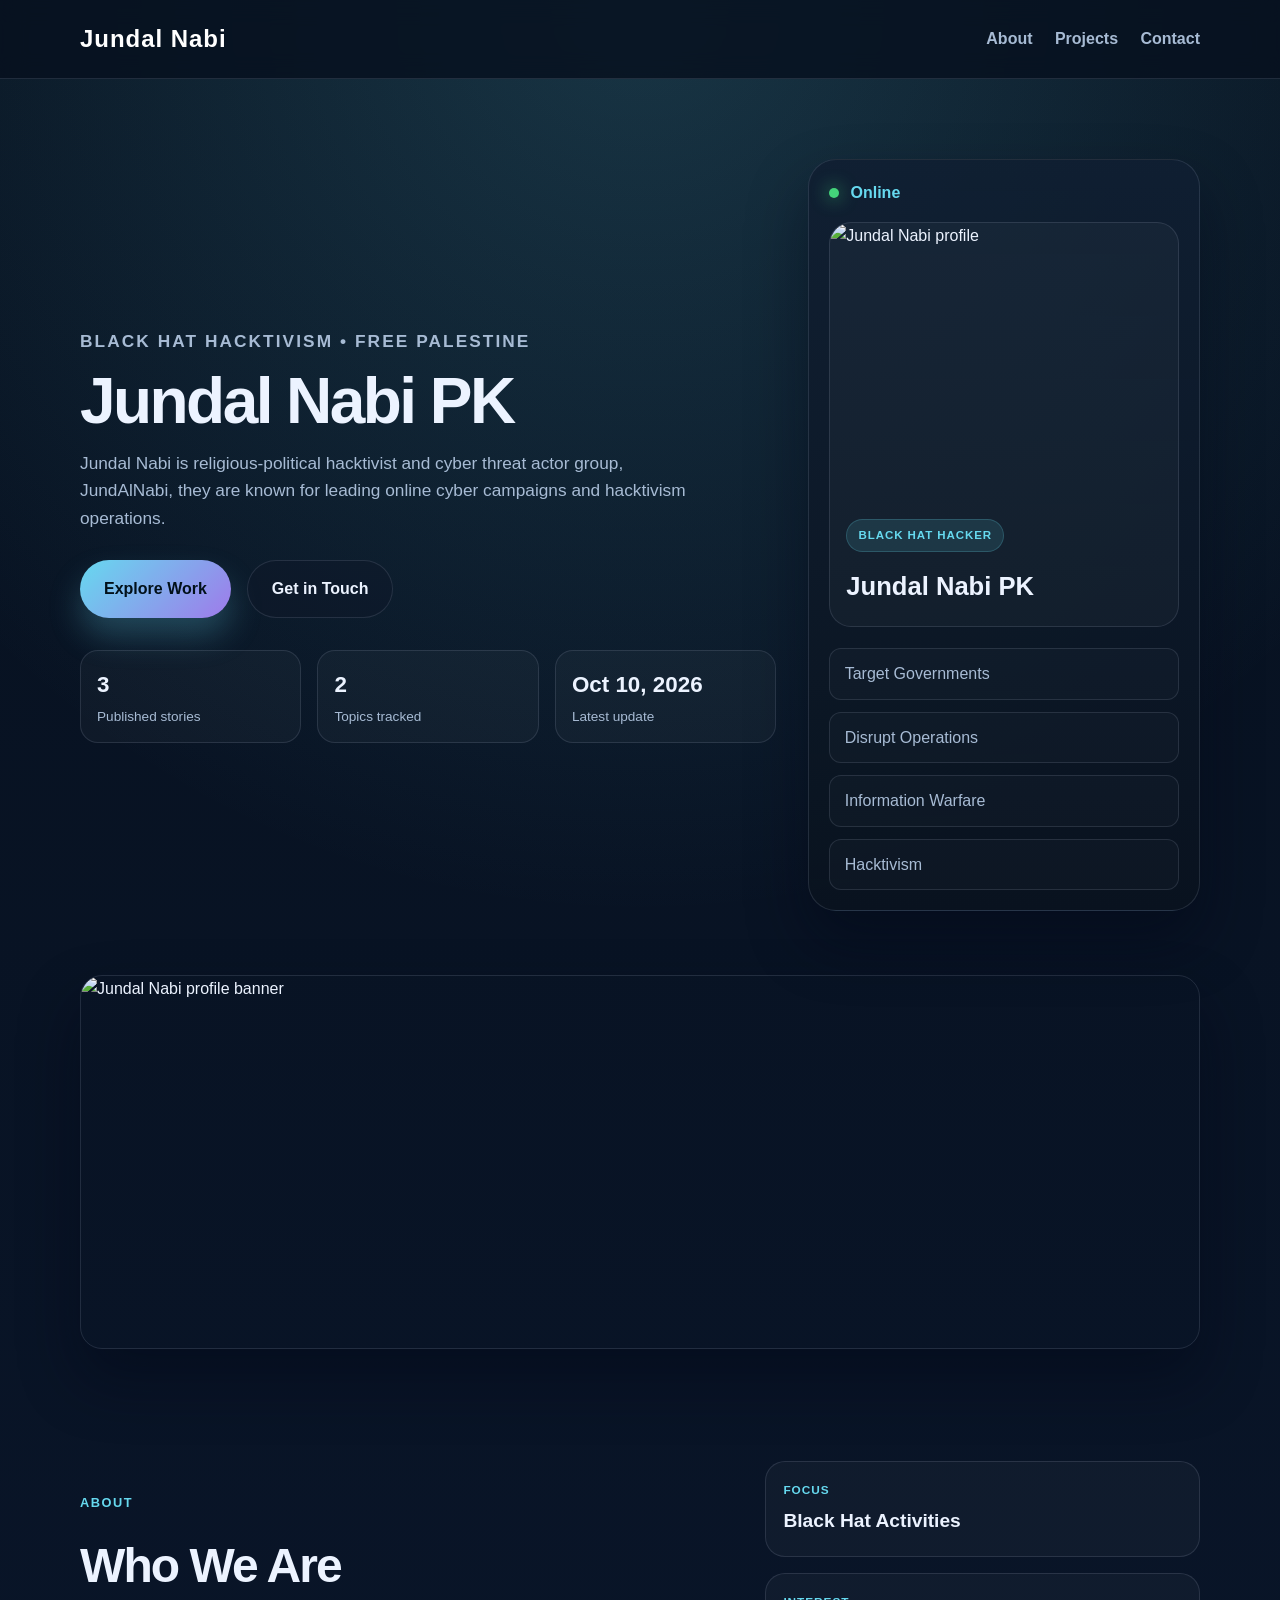
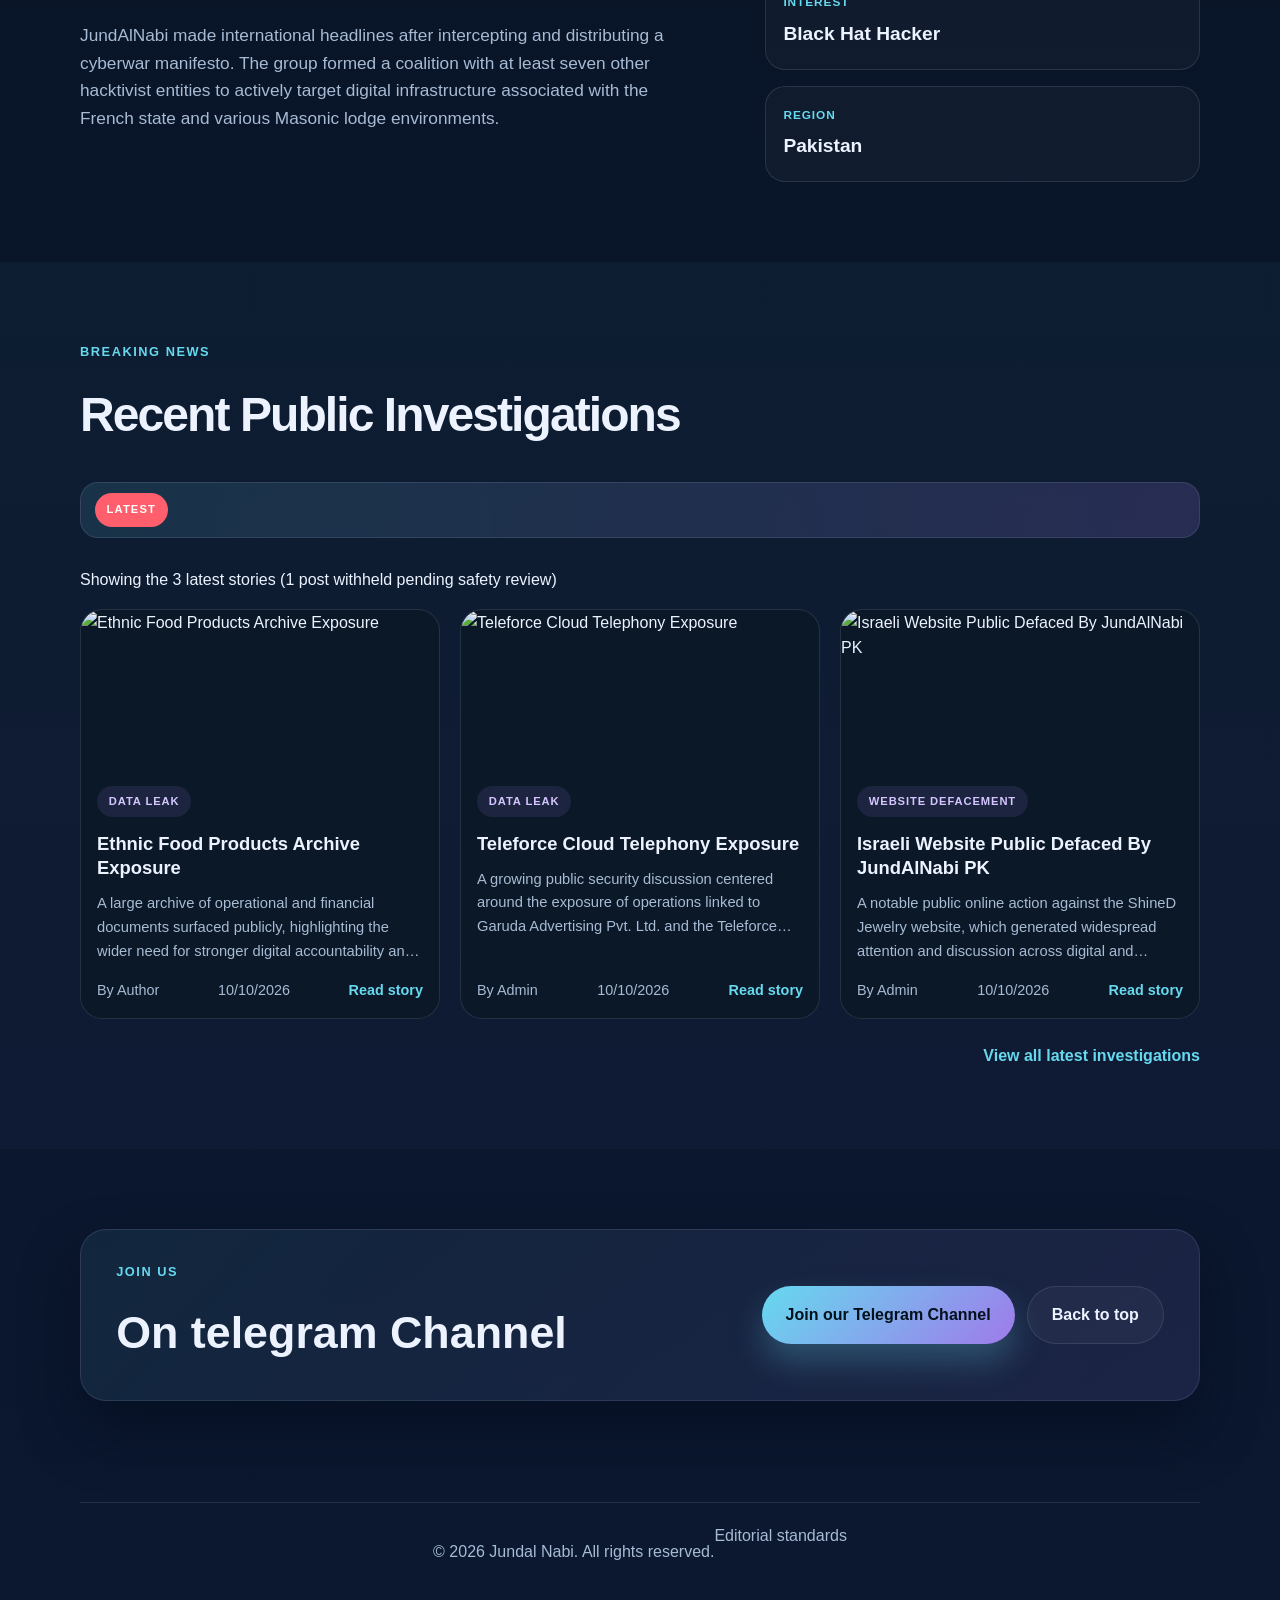
==== index.html @ fded7b7b "Initial commit for JundAlNabi Official" ====
﻿<!DOCTYPE html>
<html lang="en">
  <head>
    <meta charset="UTF-8" />
    <meta name="viewport" content="width=device-width, initial-scale=1.0" />
    <meta name="theme-color" content="#0f172a" />
    <meta name="robots" content="index, follow" />
    <meta name="author" content="Jundal Nabi" />
    <meta name="keywords" content="Jundal Nabi, Black hat hacker, Pakistan" />
    <meta
      name="description"
      content="Jundal Nabi is a Pakistan-based Black hat Hacker figure known for digital investigations, offensive security research, and Hacktivism."
    />
    <meta name="google-site-verification" content="8DvWyfWQAUJvhz5-cQlPExHL5PBE5nxTZuLfOcIpL7c" />

    <title>Jundal Nabi | Black Hat</title>

    <link rel="canonical" href="http://jundalnabi.duckdns.org/" />
    <link rel="icon" type="image/svg+xml" href="https://pbs.twimg.com/profile_images/2040070482226298880/8kfIjdNr_400x400.jpg" />
    <link rel="stylesheet" href="style.css?v=20261010-ticker3" />

    <meta property="og:type" content="website" />
    <meta property="og:title" content="Jundal Nabi | Black Hat" />
    <meta
      property="og:description"
      content="Jundal Nabi is a Pakistan-based Black hat Hacker figure known for digital investigations, offensive security research, and Hacktivism."
    />
    <meta property="og:url" content="http://jundalnabi.duckdns.org/" />
    <meta property="og:image" content="https://pbs.twimg.com/profile_images/2040070482226298880/8kfIjdNr_400x400.jpg" />
    <meta property="og:site_name" content="Jundal Nabi" />

    <meta name="twitter:card" content="summary_large_image" />
    <meta name="twitter:title" content="Jundal Nabi | Black Hat" />
    <meta
      name="twitter:description"
      content="Jundal Nabi is a Pakistan-based Black hat Hacker figure known for digital investigations, offensive security research, and Hacktivism."
    />
    <meta name="twitter:image" content="https://pbs.twimg.com/profile_images/2040070482226298880/8kfIjdNr_400x400.jpg" />

    <script type="application/ld+json">
      {
        "@context": "https://schema.org",
        "@graph": [
          {
            "@type": "WebSite",
            "name": "Jundal Nabi",
            "url": "http://jundalnabi.duckdns.org/"
          },
          {
            "@type": "Organization",
            "@id": "http://jundalnabi.duckdns.org/#organization",
            "name": "Jundal Nabi",
            "url": "http://jundalnabi.duckdns.org/",
            "description": "A modern, search-friendly static website for Jundal Nabi.",
            "logo": {
              "@type": "ImageObject",
              "url": "http://jundalnabi.duckdns.org/assets/favicon.svg"
            }
          }
        ]
      }
    </script>
  </head>

  <body>
    <header class="site-header">
      <nav class="container nav" aria-label="Main navigation">
        <div class="brand">Jundal Nabi</div>
        <button class="nav-toggle" type="button" aria-label="Open navigation menu" aria-expanded="false" aria-controls="siteNavLinks">
          <span></span>
          <span></span>
          <span></span>
        </button>
        <div class="nav-links" id="siteNavLinks">
          <a href="#about">About</a>
          <a href="#projects">Projects</a>
          <a href="#contact">Contact</a>
        </div>
      </nav>
    </header>

    <main>
      <section class="hero">
        <div class="container hero-grid">
          <div class="hero-copy">
            <p class="eyebrow">Black Hat Hacktivism • Free Palestine</p>
            <h1>Jundal Nabi PK</h1>
            <p>
              Jundal Nabi is religious-political hacktivist and cyber threat actor group, JundAlNabi, they are known for leading online cyber campaigns and hacktivism operations.
            </p>
            <div class="cta-row">
              <a class="btn btn-primary" href="#projects">Explore Work</a>
              <a class="btn btn-secondary" href="#contact">Get in Touch</a>
            </div>

            <div class="stats" aria-label="Key statistics">
              <a href="news.html#liveNewsList" aria-label="View all published news stories">
                <strong id="publishedStoryCount"><!-- GENERATED_PUBLISHED_COUNT_START -->3<!-- GENERATED_PUBLISHED_COUNT_END --></strong>
                <span>Published stories</span>
              </a>
              <a href="news.html#liveNewsList" aria-label="View news topics">
                <strong id="newsTopicCount"><!-- GENERATED_TOPIC_COUNT_START -->2<!-- GENERATED_TOPIC_COUNT_END --></strong>
                <span>Topics tracked</span>
              </a>
              <a href="news.html#liveNewsList" aria-label="View the latest news update">
                <strong id="latestNewsDate"><!-- GENERATED_LATEST_DATE_START -->Oct 10, 2026<!-- GENERATED_LATEST_DATE_END --></strong>
                <span>Latest update</span>
              </a>
            </div>
          </div>

          <div class="hero-panel" aria-label="Profile overview">
            <div class="panel-top">
              <span class="status-dot"></span>
              <span>Online</span>
            </div>

            <div class="profile-card">
              <img
                class="lightbox-image"
                src="https://pbs.twimg.com/profile_images/2040070482226298880/8kfIjdNr_400x400.jpg"
                alt="Jundal Nabi profile"
              />
              <div class="profile-copy">
                <span class="chip">Black Hat Hacker</span>
                <h2>Jundal Nabi PK</h2>
              </div>
            </div>

            <ul class="skill-list">
              <li>Target Governments</li>
              <li>Disrupt Operations</li>
              <li>Information Warfare</li>
              <li>Hacktivism</li>
            </ul>
          </div>
        </div>
      </section>

      <section class="hero-banner-section" aria-label="Jundal Nabi banner">
        <div class="container">
          <img
            class="hero-banner-image"
            src="https://pbs.twimg.com/profile_banners/1512442430695616523/1791144355/1500x500"
            alt="Jundal Nabi profile banner"
            fetchpriority="high"
          />
        </div>
      </section>

      <section id="about" class="section">
        <div class="container story-grid">
          <div class="story-copy">
            <p class="eyebrow">About</p>
            <h2>Who We Are</h2>
            <p class="lead">
              JundAlNabi made international headlines after intercepting and distributing a cyberwar manifesto. The group formed a coalition with at least seven other hacktivist entities to actively target digital infrastructure associated with the French state and various Masonic lodge environments.
            </p>
          </div>

          <div class="story-panel">
            <div class="mini-card">
              <span>Focus</span>
              <strong>Black Hat Activities</strong>
            </div>
            <div class="mini-card">
              <span>Interest</span>
              <strong>Black Hat Hacker</strong>
            </div>
            <div class="mini-card">
              <span>Region</span>
              <strong>Pakistan</strong>
            </div>
          </div>
        </div>
      </section>

      <section id="projects" class="section alt-section">
        <div class="container">
          <div class="section-heading">
            <p class="eyebrow">Breaking News</p>
            <h2>Recent Public Investigations</h2>
          </div>

          <div class="breaking-strip" aria-label="Latest public investigations">
            <span class="breaking-label">Latest</span>
            <div class="breaking-viewport" aria-label="Breaking news headlines">
              <div class="breaking-track"></div>
            </div>
          </div>

          <p class="live-news-heading" id="liveNewsStatus" role="status" aria-live="polite"><!-- GENERATED_HOME_STATUS_START -->Showing the 3 latest stories (1 post withheld pending safety review)<!-- GENERATED_HOME_STATUS_END --></p>
          <div class="news-list home-news-grid" id="liveNewsList" data-limit="3">
            <!-- GENERATED_HOME_CARDS_START -->
            <article class="news-summary-card">
              <img src="https://pbs.twimg.com/media/HTz90iJbUAA_l6v?format=jpg&amp;name=large" alt="Ethnic Food Products Archive Exposure" loading="lazy" />
              <div class="news-summary-body">
                <span class="tag">Data Leak</span>
                <h2>Ethnic Food Products Archive Exposure</h2>
                <p>A large archive of operational and financial documents surfaced publicly, highlighting
the wider need for stronger digital accountability and hygiene.</p>
                <div class="meta-row">
                  <span class="author">By Author</span>
                  <time datetime="2026-10-10T11:21:29.158Z">10/10/2026</time>
                  <a href="generated-news/-P3_Xycsx54cY7jfojQz.html">Read story</a>
                </div>
              </div>
            </article>
            <article class="news-summary-card">
              <img src="https://pbs.twimg.com/media/HT9x0SZbIAARxaL?format=jpg&amp;name=large" alt="Teleforce Cloud Telephony Exposure" loading="lazy" />
              <div class="news-summary-body">
                <span class="tag">Data Leak</span>
                <h2>Teleforce Cloud Telephony Exposure</h2>
                <p>A growing public security discussion centered around the exposure of operations linked to
Garuda Advertising Pvt. Ltd. and the Teleforce cloud telephony platform.</p>
                <div class="meta-row">
                  <span class="author">By Admin</span>
                  <time datetime="2026-10-10T11:17:17.643Z">10/10/2026</time>
                  <a href="generated-news/-P3_X0Dls8-dL9igj6wM.html">Read story</a>
                </div>
              </div>
            </article>
            <article class="news-summary-card">
              <img src="https://pbs.twimg.com/media/HT9AXHWbAAAU7HE?format=jpg&amp;name=900x900" alt="Israeli Website Public Defaced By JundAlNabi PK" loading="lazy" />
              <div class="news-summary-body">
                <span class="tag">Website Defacement</span>
                <h2>Israeli Website Public Defaced By JundAlNabi PK</h2>
                <p>A notable public online action against the ShineD Jewelry website, which generated
widespread attention and discussion across digital and security communities.</p>
                <div class="meta-row">
                  <span class="author">By Admin</span>
                  <time datetime="2026-10-10T11:02:46.112Z">10/10/2026</time>
                  <a href="generated-news/-P3_Tcx7EZ6F_Lc92pfe.html">Read story</a>
                </div>
              </div>
            </article>
            <!-- GENERATED_HOME_CARDS_END -->
          </div>

          <div class="news-archive-link">
            <a href="news.html">View all latest investigations</a>
          </div>
        </div>
      </section>

      <section id="contact" class="section">
        <div class="container contact-box">
          <div>
            <p class="eyebrow">Join Us</p>
            <h2>On telegram Channel</h2>
          </div>
          <div class="contact-actions">
            <a class="btn btn-primary" href="https://t.me/+gNBHE0cuzqwxMzI0" target="_blank" rel="noopener noreferrer">Join our Telegram Channel</a>
            <a class="btn btn-secondary dark" href="#top">Back to top</a>
          </div>
        </div>
      </section>
    </main>

    <footer class="site-footer">
      <div class="container footer-inner">
        <p>© <span data-year></span> Jundal Nabi. All rights reserved.</p>
        <a href="editorial-standards.html">Editorial standards</a>
      </div>
    </footer>

    <div class="image-modal" id="imageModal" aria-hidden="true">
      <div class="image-modal-backdrop" data-close="true"></div>
      <div class="image-modal-dialog" role="dialog" aria-modal="true" aria-labelledby="imageModalTitle">
        <button class="image-modal-close" type="button" aria-label="Close image preview">×</button>
        <img id="modalImage" src="" alt="Expanded preview" />
        <p id="imageModalTitle">Preview</p>
      </div>
    </div>

    <script src="script.js?v=20261011-static-news1"></script>
    <script type="module" src="firebase.js"></script>
    <script type="module" src="news-feed.js?v=20261011-admin-approve3"></script>
  </body>
</html>
---- style.css ----
﻿:root {
  --bg: #07111f;
  --bg-soft: #0d1d31;
  --surface: rgba(12, 24, 38, 0.85);
  --surface-strong: #101f32;
  --surface-light: #f5f7fb;
  --primary: #66d9ef;
  --primary-strong: #41b7d6;
  --secondary: #9f7aea;
  --text: #ecf3ff;
  --muted: #a7bbd4;
  --border: rgba(148, 163, 184, 0.18);
  --shadow: 0 30px 60px rgba(2, 6, 23, 0.45);
}

* { box-sizing: border-box; }

html {
  scroll-behavior: smooth;
}

body {
  margin: 0;
  font-family: Arial, Helvetica, sans-serif;
  background:
    radial-gradient(circle at top, rgba(102, 217, 239, 0.18), transparent 28%),
    linear-gradient(180deg, #07111f 0%, #0b1830 100%);
  color: var(--text);
  line-height: 1.6;
}

a { color: inherit; text-decoration: none; }

img {
  max-width: 100%;
  display: block;
}

.container {
  width: min(1120px, calc(100% - 2rem));
  margin: 0 auto;
}

.site-header {
  position: sticky;
  top: 0;
  z-index: 30;
  background: rgba(7, 17, 31, 0.82);
  border-bottom: 1px solid var(--border);
  backdrop-filter: blur(12px);
}

.nav {
  position: relative;
  min-height: 78px;
  display: flex;
  align-items: center;
  justify-content: space-between;
  gap: 1rem;
}

.brand {
  font-size: 1.5rem;
  font-weight: 800;
  letter-spacing: 0.04em;
  color: #fff;
}

.nav-toggle {
  display: none;
  width: 44px;
  height: 44px;
  padding: 0.7rem;
  border: 1px solid var(--border);
  border-radius: 12px;
  background: rgba(255, 255, 255, 0.04);
  color: var(--text);
  cursor: pointer;
}

.nav-toggle span {
  display: block;
  height: 2px;
  margin: 4px 0;
  border-radius: 2px;
  background: currentColor;
  transition: transform 0.2s ease, opacity 0.2s ease;
}

.nav-toggle:focus-visible {
  outline: 2px solid var(--primary);
  outline-offset: 3px;
}

.nav.menu-open .nav-toggle span:first-child {
  transform: translateY(6px) rotate(45deg);
}

.nav.menu-open .nav-toggle span:nth-child(2) {
  opacity: 0;
}

.nav.menu-open .nav-toggle span:last-child {
  transform: translateY(-6px) rotate(-45deg);
}

.nav-links {
  display: flex;
  align-items: center;
  gap: 1.4rem;
  color: var(--muted);
  font-weight: 700;
}

.nav-links a {
  position: relative;
  transition: color 0.2s ease;
}

.nav-links a:hover,
.nav-links a:focus-visible {
  color: var(--primary);
}

.nav-links a::after {
  content: "";
  position: absolute;
  left: 0;
  bottom: -0.35rem;
  width: 100%;
  height: 2px;
  background: linear-gradient(90deg, var(--primary), var(--secondary));
  opacity: 0;
  transition: opacity 0.2s ease;
}

.nav-links a:hover::after,
.nav-links a:focus-visible::after {
  opacity: 1;
}

.hero {
  padding: 5rem 0 4rem;
}

.hero-banner-section {
  padding: 0 0 2rem;
}

.hero-banner-image {
  width: 100%;
  aspect-ratio: 3 / 1;
  object-fit: cover;
  border: 1px solid var(--border);
  border-radius: 22px;
  box-shadow: var(--shadow);
}

.hero-grid {
  display: grid;
  grid-template-columns: 1.28fr 0.72fr;
  gap: 2rem;
  align-items: center;
}

.eyebrow {
  margin: 0 0 0.9rem;
  color: var(--primary);
  font-size: 0.8rem;
  font-weight: 800;
  letter-spacing: 0.12em;
  text-transform: uppercase;
}

h1 {
  margin: 0 0 1rem;
  font-size: clamp(2.8rem, 5vw, 5rem);
  line-height: 0.98;
  letter-spacing: -0.04em;
}

.hero-copy p,
.lead {
  color: var(--muted);
  font-size: 1.08rem;
  max-width: 620px;
}

.cta-row {
  display: flex;
  flex-wrap: wrap;
  gap: 1rem;
  margin-top: 1.7rem;
}

.btn {
  display: inline-flex;
  align-items: center;
  justify-content: center;
  padding: 0.95rem 1.5rem;
  border-radius: 999px;
  font-weight: 700;
  transition: transform 0.2s ease, box-shadow 0.2s ease, border-color 0.2s ease;
}

.btn:hover,
.btn:focus-visible {
  transform: translateY(-2px);
}

.btn-primary {
  background: linear-gradient(135deg, var(--primary), var(--secondary));
  color: #02111a;
  box-shadow: 0 18px 32px rgba(102, 217, 239, 0.25);
}

.btn-secondary {
  border: 1px solid var(--border);
  background: rgba(15, 23, 42, 0.4);
  color: var(--text);
}

.btn-secondary.dark {
  background: rgba(255, 255, 255, 0.04);
}

.stats {
  display: grid;
  grid-template-columns: repeat(3, minmax(0, 1fr));
  gap: 1rem;
  margin-top: 2rem;
}

.stats a {
  display: block;
  background: rgba(255, 255, 255, 0.03);
  border: 1px solid var(--border);
  border-radius: 18px;
  padding: 1rem 1rem 0.85rem;
  transition: background 0.2s ease, border-color 0.2s ease, transform 0.2s ease;
}

.stats a:hover,
.stats a:focus-visible {
  background: rgba(102, 217, 239, 0.08);
  border-color: rgba(102, 217, 239, 0.55);
  transform: translateY(-2px);
}

.stats a:focus-visible {
  outline: 2px solid var(--primary);
  outline-offset: 3px;
}

.stats strong {
  display: block;
  font-size: 1.4rem;
  color: var(--text);
}

.stats span {
  color: var(--muted);
  font-size: 0.85rem;
}

.hero-panel {
  background: linear-gradient(180deg, rgba(16, 31, 50, 0.95), rgba(10, 19, 31, 0.9));
  border: 1px solid var(--border);
  border-radius: 28px;
  padding: 1.25rem;
  box-shadow: var(--shadow);
}

.panel-top {
  display: flex;
  align-items: center;
  gap: 0.7rem;
  color: var(--primary);
  font-weight: 700;
  margin-bottom: 1rem;
}

.status-dot {
  width: 10px;
  height: 10px;
  border-radius: 50%;
  background: #44d37a;
  box-shadow: 0 0 18px rgba(68, 211, 122, 0.9);
}

.profile-card {
  background: rgba(255, 255, 255, 0.03);
  border: 1px solid var(--border);
  border-radius: 22px;
  overflow: hidden;
}

.profile-card img {
  width: 100%;
  height: 280px;
  object-fit: cover;
  cursor: pointer;
  transition: transform 0.25s ease, filter 0.25s ease;
}

.profile-copy {
  padding: 1rem 1rem 1.2rem;
}

.chip {
  display: inline-block;
  background: rgba(102, 217, 239, 0.12);
  color: var(--primary);
  border: 1px solid rgba(102, 217, 239, 0.2);
  border-radius: 999px;
  padding: 0.4rem 0.7rem;
  font-size: 0.72rem;
  font-weight: 700;
  letter-spacing: 0.08em;
  text-transform: uppercase;
}

.profile-copy h2 {
  margin: 0.9rem 0 0;
  font-size: 1.6rem;
}

.skill-list {
  list-style: none;
  margin: 1.3rem 0 0;
  padding: 0;
  display: grid;
  gap: 0.75rem;
}

.skill-list li {
  padding: 0.75rem 0.9rem;
  border-radius: 12px;
  border: 1px solid var(--border);
  background: rgba(255, 255, 255, 0.02);
  color: var(--muted);
}

.section {
  padding: 5rem 0;
}

.alt-section {
  background: linear-gradient(180deg, rgba(102, 217, 239, 0.04), rgba(159, 122, 234, 0.03));
}

.story-grid {
  display: grid;
  grid-template-columns: 1.2fr 0.8fr;
  gap: 2rem;
  align-items: center;
}

.section-heading {
  margin-bottom: 1.75rem;
}

.section-heading h2,
.story-copy h2 {
  margin: 0;
  font-size: clamp(2rem, 4vw, 3rem);
  letter-spacing: -0.04em;
}

.story-panel {
  display: grid;
  gap: 1rem;
}

.mini-card {
  background: rgba(255, 255, 255, 0.03);
  border: 1px solid var(--border);
  border-radius: 20px;
  padding: 1.2rem 1.1rem;
  display: flex;
  flex-direction: column;
}

.mini-card span {
  color: var(--primary);
  font-size: 0.74rem;
  letter-spacing: 0.08em;
  text-transform: uppercase;
  font-weight: 800;
}

.mini-card strong {
  font-size: 1.2rem;
  margin-top: 0.4rem;
}

.feature-grid {
  display: grid;
  grid-template-columns: repeat(3, minmax(0, 1fr));
  gap: 1.5rem;
}

.feature-card {
  background: rgba(12, 24, 38, 0.8);
  border: 1px solid var(--border);
  border-radius: 24px;
  overflow: hidden;
  box-shadow: 0 18px 35px rgba(2, 6, 23, 0.22);
}

.news-card-link {
  display: block;
}

.feature-card img {
  width: 100%;
  height: 220px;
  object-fit: cover;
  cursor: pointer;
  transition: transform 0.25s ease, filter 0.25s ease;
}

.feature-card img:hover,
.lightbox-image:hover {
  transform: scale(1.02);
  filter: brightness(1.03);
}

.breaking-strip {
  display: grid;
  grid-template-columns: auto minmax(0, 1fr);
  align-items: center;
  gap: 0.9rem;
  margin: 0 0 1.8rem;
  padding: 0.65rem 0.85rem;
  background: linear-gradient(90deg, rgba(102, 217, 239, 0.12), rgba(159, 122, 234, 0.18));
  border: 1px solid var(--border);
  border-radius: 18px;
}

.breaking-label {
  display: inline-flex;
  flex: 0 0 auto;
  align-items: center;
  justify-content: center;
  padding: 0.5rem 0.75rem;
  border-radius: 999px;
  background: #ff5f6d;
  color: #fff;
  font-size: 0.7rem;
  font-weight: 800;
  letter-spacing: 0.1em;
  text-transform: uppercase;
  white-space: nowrap;
}

.breaking-viewport {
  min-width: 0;
  overflow: hidden;
}

.breaking-track {
  display: flex;
  width: max-content;
  align-items: center;
  gap: 2.5rem;
  color: var(--text);
  font-weight: 700;
}

.breaking-track.has-headlines {
  min-height: 2.5rem;
  animation: breaking-news-scroll var(--ticker-duration, 30s) linear infinite;
}

.breaking-viewport:hover .breaking-track,
.breaking-viewport:focus-within .breaking-track {
  animation-play-state: paused;
}

.breaking-group {
  display: flex;
  flex: 0 0 auto;
  align-items: center;
  gap: 1.5rem;
}

.breaking-group span {
  flex: 0 0 auto;
  white-space: nowrap;
}

.breaking-group span::before {
  content: "●";
  color: var(--primary);
  margin-right: 0.7rem;
}

.breaking-track a:hover,
.breaking-track a:focus-visible {
  color: var(--primary);
}

@keyframes breaking-news-scroll {
  from {
    transform: translateX(0);
  }
  to {
    transform: translateX(calc(-50% - 1.25rem));
  }
}

@media (prefers-reduced-motion: reduce) {
  .breaking-viewport {
    overflow: visible;
  }

  .breaking-track,
  .breaking-track.has-headlines {
    width: 100%;
    flex-direction: column;
    align-items: flex-start;
    gap: 0.5rem;
    animation: none;
    transform: none;
  }

  .breaking-group {
    flex-wrap: wrap;
    gap: 0.5rem 1.25rem;
  }

  .breaking-group[aria-hidden="true"] {
    display: none;
  }

  .breaking-group span {
    white-space: normal;
    overflow-wrap: anywhere;
  }
}

.card-body {
  padding: 1.2rem 1.1rem 1.35rem;
}

.tag {
  display: inline-block;
  border-radius: 999px;
  padding: 0.42rem 0.74rem;
  background: rgba(159, 122, 234, 0.12);
  color: #d5c5ff;
  font-size: 0.7rem;
  font-weight: 800;
  letter-spacing: 0.08em;
  text-transform: uppercase;
}

.feature-card h3 {
  margin: 0.9rem 0 0.75rem;
  font-size: 1.38rem;
  line-height: 1.28;
}

.feature-card p {
  margin: 0;
  color: var(--muted);
}

.read-more {
  display: inline-flex;
  margin-top: 1rem;
  color: var(--primary);
  font-weight: 800;
}

.news-archive-link {
  display: flex;
  justify-content: flex-end;
  margin-top: 1.5rem;
}

.news-archive-link a {
  color: var(--primary);
  font-weight: 800;
}

.contact-box {
  display: flex;
  align-items: center;
  justify-content: space-between;
  gap: 1rem;
  padding: 2rem 2.2rem;
  background: linear-gradient(135deg, rgba(102, 217, 239, 0.08), rgba(159, 122, 234, 0.12));
  border: 1px solid var(--border);
  border-radius: 26px;
  box-shadow: var(--shadow);
}

.contact-box h2 {
  margin: 0;
  font-size: clamp(1.8rem, 4vw, 2.8rem);
}

.contact-actions {
  display: flex;
  flex-wrap: wrap;
  gap: 0.75rem;
}

.image-modal {
  position: fixed;
  inset: 0;
  display: none;
  align-items: center;
  justify-content: center;
  z-index: 100;
}

.image-modal.is-open {
  display: flex;
}

.image-modal-backdrop {
  position: absolute;
  inset: 0;
  background: rgba(2, 6, 23, 0.82);
  backdrop-filter: blur(8px);
}

.image-modal-dialog {
  position: relative;
  width: min(90vw, 980px);
  max-height: 90vh;
  background: rgba(15, 23, 42, 0.96);
  border: 1px solid rgba(148, 163, 184, 0.25);
  border-radius: 20px;
  padding: 1rem;
  box-shadow: var(--shadow);
  z-index: 1;
}

.image-modal-dialog img {
  display: block;
  width: 100%;
  max-height: 78vh;
  object-fit: contain;
  border-radius: 14px;
  background: #020817;
}

.image-modal-close {
  position: absolute;
  right: 0.8rem;
  top: 0.8rem;
  width: 2.3rem;
  height: 2.3rem;
  border: none;
  border-radius: 50%;
  background: rgba(15, 23, 42, 0.9);
  color: var(--text);
  font-size: 1.6rem;
  cursor: pointer;
  z-index: 2;
}

#imageModalTitle {
  margin: 0.8rem 0 0;
  color: var(--text);
  font-weight: 700;
  text-align: center;
}

.news-shell {
  padding: 3rem 0 4rem;
}

.news-header {
  margin-bottom: 2rem;
}

.news-header h1 {
  margin-bottom: 0.75rem;
}

.news-header p {
  margin: 0;
  color: var(--muted);
  max-width: 640px;
}

.news-list {
  display: grid;
  gap: 1.25rem;
}

.live-news-heading {
  margin: 0 0 1rem;
  font-size: 1rem;
}

.home-news-grid {
  grid-template-columns: repeat(3, minmax(0, 1fr));
  align-items: stretch;
}

.home-news-grid .news-summary-card {
  display: flex;
  flex-direction: column;
  gap: 0;
  min-width: 0;
  padding: 0;
  overflow: hidden;
  transition: transform 0.2s ease, border-color 0.2s ease, box-shadow 0.2s ease;
}

.home-news-grid .news-summary-card:hover {
  transform: translateY(-4px);
  border-color: rgba(102, 217, 239, 0.42);
  box-shadow: 0 22px 40px rgba(2, 6, 23, 0.32);
}

.home-news-grid .news-summary-card img {
  height: 160px;
  border-radius: 0;
  cursor: zoom-in;
}

.home-news-grid .news-summary-body {
  flex: 1;
  align-items: flex-start;
  padding: 1rem;
}

.home-news-grid .news-summary-body h2 {
  display: -webkit-box;
  overflow: hidden;
  -webkit-box-orient: vertical;
  -webkit-line-clamp: 2;
  font-size: 1.15rem;
  line-height: 1.35;
}

.home-news-grid .news-summary-body > p {
  display: -webkit-box;
  overflow: hidden;
  -webkit-box-orient: vertical;
  -webkit-line-clamp: 3;
  font-size: 0.92rem;
}

.home-news-grid .meta-row {
  width: 100%;
  margin-top: auto;
  padding-top: 1rem;
}

.home-news-grid .meta-row a {
  white-space: nowrap;
}

.news-summary-card {
  display: grid;
  grid-template-columns: 300px minmax(0, 1fr);
  gap: 1.25rem;
  padding: 1rem;
  background: rgba(12, 24, 38, 0.8);
  border: 1px solid var(--border);
  border-radius: 22px;
}

.news-summary-card.text-only {
  grid-template-columns: 1fr;
}

.news-summary-card img {
  width: 100%;
  height: 220px;
  object-fit: cover;
  border-radius: 16px;
}

.news-summary-body {
  display: flex;
  flex-direction: column;
  justify-content: center;
}

.news-summary-body h2 {
  margin: 0.9rem 0 0.7rem;
  font-size: clamp(1.5rem, 3vw, 2.1rem);
}

.news-summary-body p {
  margin: 0;
  color: var(--muted);
}

.meta-row {
  display: flex;
  flex-wrap: wrap;
  align-items: center;
  justify-content: space-between;
  gap: 1rem;
  margin-top: 1.1rem;
  color: var(--muted);
  font-size: 0.9rem;
}

.meta-row a {
  color: var(--primary);
  font-weight: 700;
}

.news-back {
  margin-bottom: 1.25rem;
}

.news-back a {
  color: var(--primary);
  font-weight: 700;
}

.news-article {
  display: grid;
  grid-template-columns: minmax(0, 1.5fr) minmax(220px, 0.7fr);
  gap: 2rem;
  align-items: start;
}

.article-content,
.news-side {
  background: rgba(12, 24, 38, 0.75);
  border: 1px solid var(--border);
  border-radius: 24px;
  padding: 1.5rem;
}

.article-content h1 {
  margin-bottom: 0.75rem;
}

.news-meta {
  display: flex;
  flex-wrap: wrap;
  gap: 0.8rem;
  margin-bottom: 1.4rem;
  color: var(--primary);
  font-size: 0.8rem;
  font-weight: 700;
  letter-spacing: 0.06em;
  text-transform: uppercase;
}

.story-source,
.editorial-policy-link {
  color: var(--muted);
  font-size: 0.9rem;
}

.story-source a,
.editorial-policy-link a {
  color: var(--primary);
  font-weight: 700;
}

.story-cover {
  width: 100%;
  max-height: 440px;
  object-fit: cover;
  border-radius: 18px;
  margin-bottom: 1.5rem;
}

.article-content p {
  color: var(--muted);
  margin: 0 0 1rem;
}

.side-card h3 {
  margin-top: 0;
  margin-bottom: 1rem;
}

.side-card ul {
  margin: 0;
  padding-left: 1.1rem;
  color: var(--muted);
}

.side-card li + li {
  margin-top: 0.7rem;
}

.side-card a {
  color: var(--primary);
  font-weight: 700;
}

.admin-shell {
  max-width: 760px;
}

.admin-setup-note {
  margin-top: 1rem !important;
  padding: 1rem;
  color: var(--muted);
  border: 1px solid var(--border);
  border-radius: 14px;
  background: rgba(255, 255, 255, 0.03);
}

.admin-setup-note code {
  color: var(--primary);
  overflow-wrap: anywhere;
}

.admin-panel {
  padding: 1.5rem;
  background: rgba(12, 24, 38, 0.8);
  border: 1px solid var(--border);
  border-radius: 24px;
}

.admin-panel h2 {
  margin: 0 0 1rem;
}

.admin-form {
  display: grid;
  gap: 0.65rem;
}

.admin-form label {
  margin-top: 0.4rem;
  color: var(--text);
  font-weight: 700;
}

.admin-form label span {
  color: var(--muted);
  font-size: 0.85rem;
  font-weight: 400;
}

.admin-field-help {
  margin-top: -0.25rem;
  color: var(--muted);
}

.admin-form input,
.admin-form textarea {
  width: 100%;
  padding: 0.85rem 1rem;
  border: 1px solid var(--border);
  border-radius: 12px;
  background: rgba(2, 6, 23, 0.45);
  color: var(--text);
  font: inherit;
}

.admin-form textarea {
  resize: vertical;
}

.admin-form input:focus-visible,
.admin-form textarea:focus-visible {
  outline: 2px solid var(--primary);
  outline-offset: 2px;
}

.admin-form .btn {
  margin-top: 0.8rem;
  border: 0;
  cursor: pointer;
}

.admin-form .btn:disabled {
  cursor: wait;
  opacity: 0.65;
}

.admin-posts-section {
  margin-top: 2.5rem;
  padding-top: 2rem;
  border-top: 1px solid var(--border);
}

.admin-posts-heading {
  display: flex;
  align-items: center;
  justify-content: space-between;
  gap: 1rem;
}

.admin-posts-heading .eyebrow {
  margin-bottom: 0.35rem;
}

.admin-posts-heading h2 {
  margin-bottom: 0;
}

.admin-posts-list {
  display: grid;
  gap: 0.85rem;
  margin-top: 1rem;
}

.admin-post-item {
  display: flex;
  align-items: center;
  justify-content: space-between;
  gap: 1.25rem;
  padding: 1rem;
  border: 1px solid var(--border);
  border-radius: 16px;
  background: rgba(255, 255, 255, 0.025);
}

.admin-post-details {
  min-width: 0;
}

.admin-post-details h3,
.admin-post-details p {
  margin: 0;
}

.admin-post-details h3 {
  overflow-wrap: anywhere;
  font-size: 1rem;
}

.admin-post-meta,
.admin-post-preview,
.admin-posts-status {
  color: var(--muted);
}

.admin-post-meta {
  margin-top: 0.3rem !important;
  font-size: 0.82rem;
}

.admin-post-preview {
  margin-top: 0.45rem !important;
  font-size: 0.9rem;
}

.admin-posts-status.is-error {
  color: #ff8b96;
}

.admin-post-actions {
  display: flex;
  align-items: center;
  flex-shrink: 0;
  gap: 0.55rem;
}

.admin-post-actions .admin-post-meta {
  max-width: 15rem;
  white-space: normal;
}

.admin-post-actions .btn {
  padding: 0.65rem 0.9rem;
}

.btn-danger {
  border: 1px solid rgba(255, 95, 109, 0.45);
  background: rgba(255, 95, 109, 0.12);
  color: #ff9ba4;
  cursor: pointer;
}

.btn-danger:hover,
.btn-danger:focus-visible {
  background: rgba(255, 95, 109, 0.22);
}

.btn-danger:disabled {
  cursor: wait;
  opacity: 0.65;
}

.admin-account {
  margin-bottom: 2rem;
  padding-bottom: 1.3rem;
  border-bottom: 1px solid var(--border);
}

.admin-account p {
  margin: 0 0 0.6rem;
}

.admin-account code {
  overflow-wrap: anywhere;
  color: var(--primary);
}

.admin-uid {
  color: var(--muted);
  font-size: 0.85rem;
}

.admin-status {
  min-height: 1.6em;
  margin: 1rem 0 0;
  color: var(--primary);
}

.admin-status.is-error {
  color: #ff8b96;
}

.published-story {
  max-width: 820px;
  margin: 0 auto;
}

.published-summary {
  font-size: 1.1rem;
  font-weight: 700;
}

.published-body {
  color: var(--muted);
  white-space: pre-wrap;
  overflow-wrap: anywhere;
}

.site-footer {
  padding: 1.3rem 0 2rem;
  color: var(--muted);
}

.footer-inner {
  display: flex;
  justify-content: center;
  border-top: 1px solid var(--border);
  padding-top: 1.25rem;
}

@media (max-width: 920px) {
  .hero-grid,
  .story-grid,
  .feature-grid,
  .news-article,
  .news-summary-card {
    grid-template-columns: 1fr;
  }

  .contact-box {
    display: grid;
    gap: 1.25rem;
  }
}

@media (max-width: 640px) {
  .nav {
    min-height: 68px;
    flex-direction: row;
    justify-content: space-between;
    padding: 0.65rem 0;
  }

  .brand {
    font-size: 1.25rem;
  }

  .nav-toggle {
    display: block;
  }

  .nav-links {
    position: absolute;
    top: calc(100% + 0.4rem);
    left: 0;
    right: 0;
    z-index: 31;
    display: none;
    align-items: stretch;
    flex-direction: column;
    gap: 0;
    padding: 0.45rem;
    border: 1px solid var(--border);
    border-radius: 16px;
    background: #0d1d31;
    box-shadow: var(--shadow);
  }

  .nav.menu-open .nav-links {
    display: flex;
  }

  .nav-links a {
    padding: 0.8rem 0.85rem;
    border-radius: 10px;
  }

  .nav-links a:hover,
  .nav-links a:focus-visible {
    background: rgba(102, 217, 239, 0.08);
  }

  .nav-links a::after {
    display: none;
  }

  .breaking-strip {
    grid-template-columns: auto minmax(0, 1fr);
    align-items: center;
    gap: 0.6rem;
    padding: 0.6rem;
  }

  .breaking-track.has-headlines {
    min-height: 2rem;
  }

  .breaking-label {
    padding: 0.45rem 0.6rem;
    font-size: 0.65rem;
  }

  .hero {
    padding: 2.75rem 0 2rem;
  }

  .hero-grid {
    gap: 1.5rem;
  }

  h1 {
    font-size: clamp(2.5rem, 12vw, 3.5rem);
  }

  .hero-copy p,
  .lead {
    font-size: 1rem;
  }

  .cta-row .btn {
    flex: 1 1 140px;
    width: auto;
    padding: 0.8rem 1rem;
  }

  .hero-panel {
    padding: 1rem;
    border-radius: 22px;
  }

  .profile-card img {
    height: 210px;
  }

  .skill-list {
    grid-template-columns: repeat(2, minmax(0, 1fr));
    gap: 0.6rem;
    margin-top: 0.9rem;
  }

  .skill-list li {
    padding: 0.65rem 0.75rem;
  }

  .hero-banner-section {
    padding-bottom: 1.25rem;
  }

  .hero-banner-image {
    border-radius: 14px;
  }

  .stats {
    grid-template-columns: repeat(2, minmax(0, 1fr));
    gap: 0.65rem;
    margin-top: 1.5rem;
  }

  .stats a {
    padding: 0.8rem;
    border-radius: 14px;
  }

  .stats a:last-child {
    grid-column: 1 / -1;
  }

  .stats strong {
    font-size: 1.2rem;
  }

  .stats span {
    font-size: 0.8rem;
  }

  .home-news-grid {
    grid-template-columns: 1fr;
  }

  .home-news-grid .news-summary-card {
    display: grid;
    grid-template-columns: minmax(110px, 0.7fr) minmax(0, 1.3fr);
    align-items: stretch;
  }

  .home-news-grid .news-summary-card img {
    height: 100%;
    min-height: 175px;
  }

  .home-news-grid .news-summary-body {
    padding: 0.85rem;
  }

  .home-news-grid .news-summary-body h2 {
    margin: 0.65rem 0 0.5rem;
    font-size: 1rem;
  }

  .home-news-grid .news-summary-body > p {
    -webkit-line-clamp: 2;
    font-size: 0.85rem;
  }

  .home-news-grid .meta-row {
    flex-wrap: wrap;
    font-size: 0.8rem;
  }

  .btn {
    width: 100%;
  }

  .contact-actions {
    width: 100%;
  }

  .admin-post-item {
    align-items: flex-start;
    flex-direction: column;
  }

  .admin-post-actions {
    width: 100%;
  }

  .admin-post-actions .btn {
    flex: 1;
  }
}
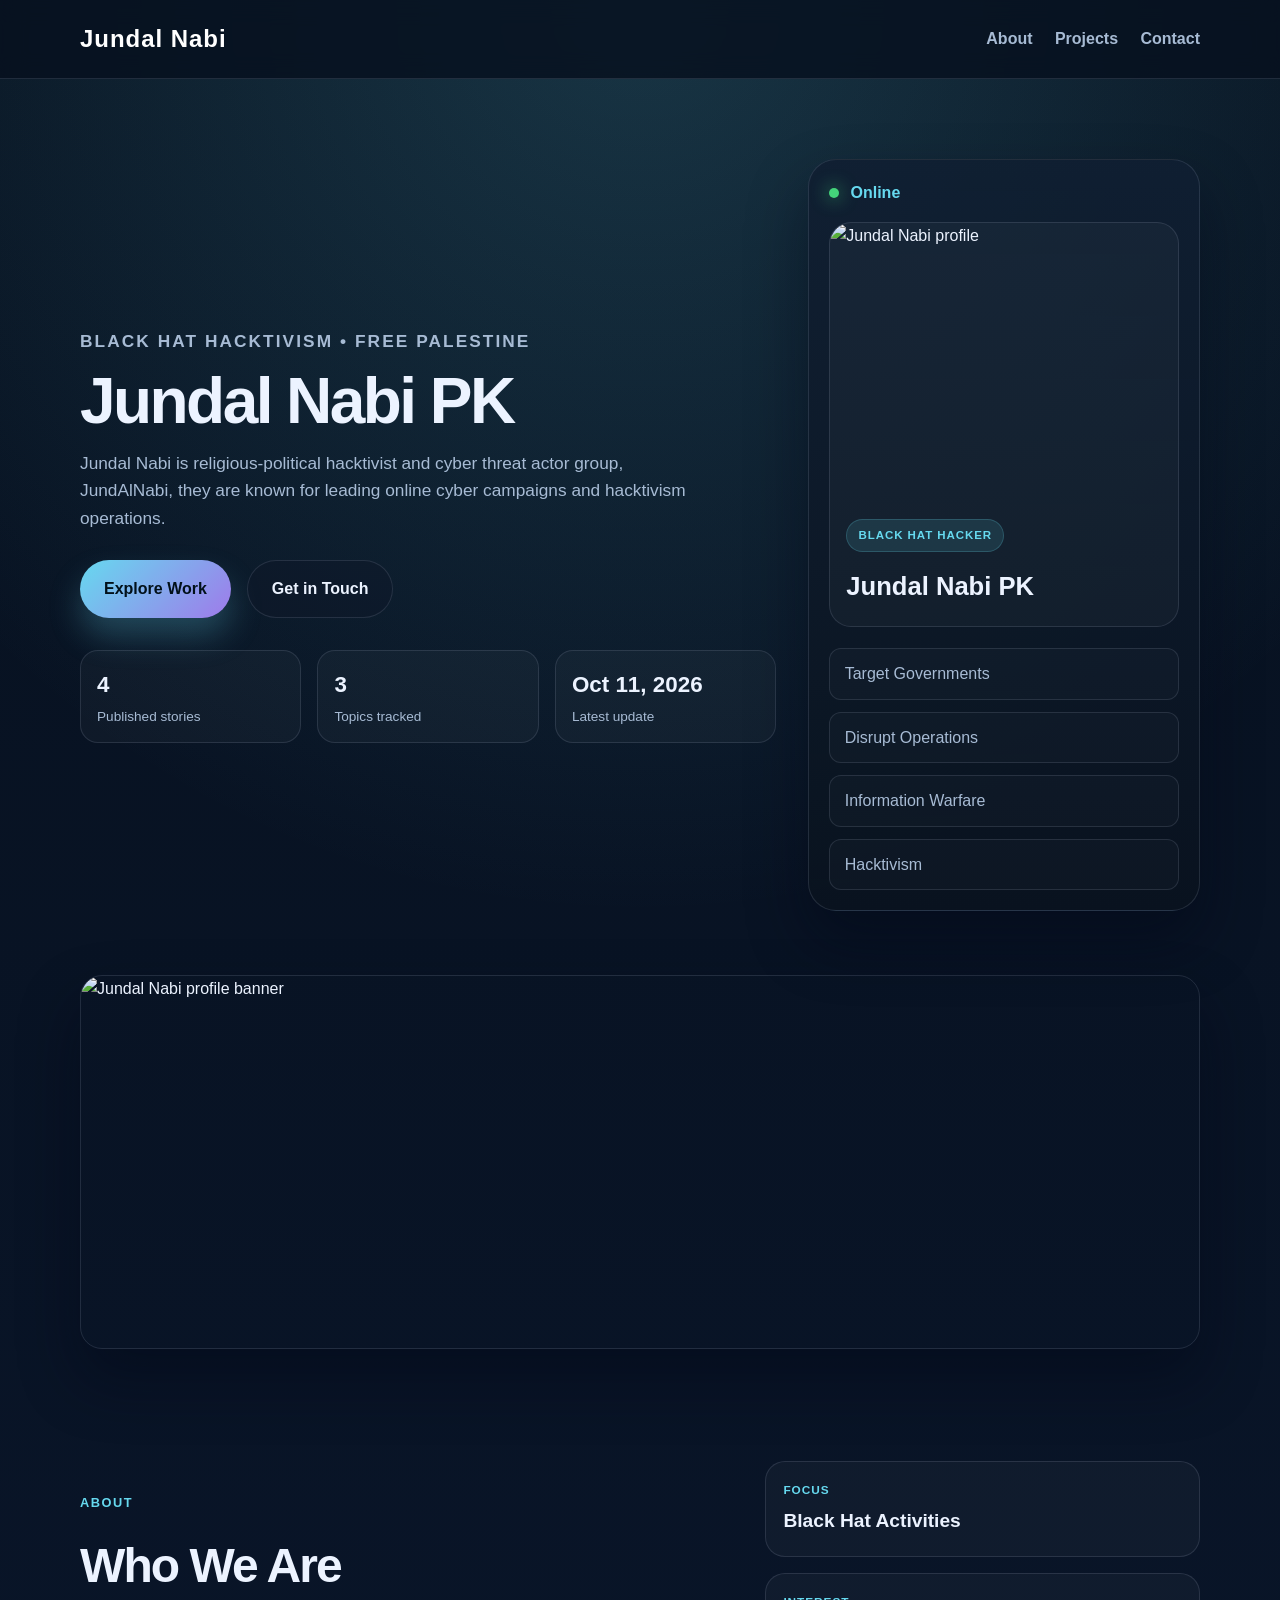
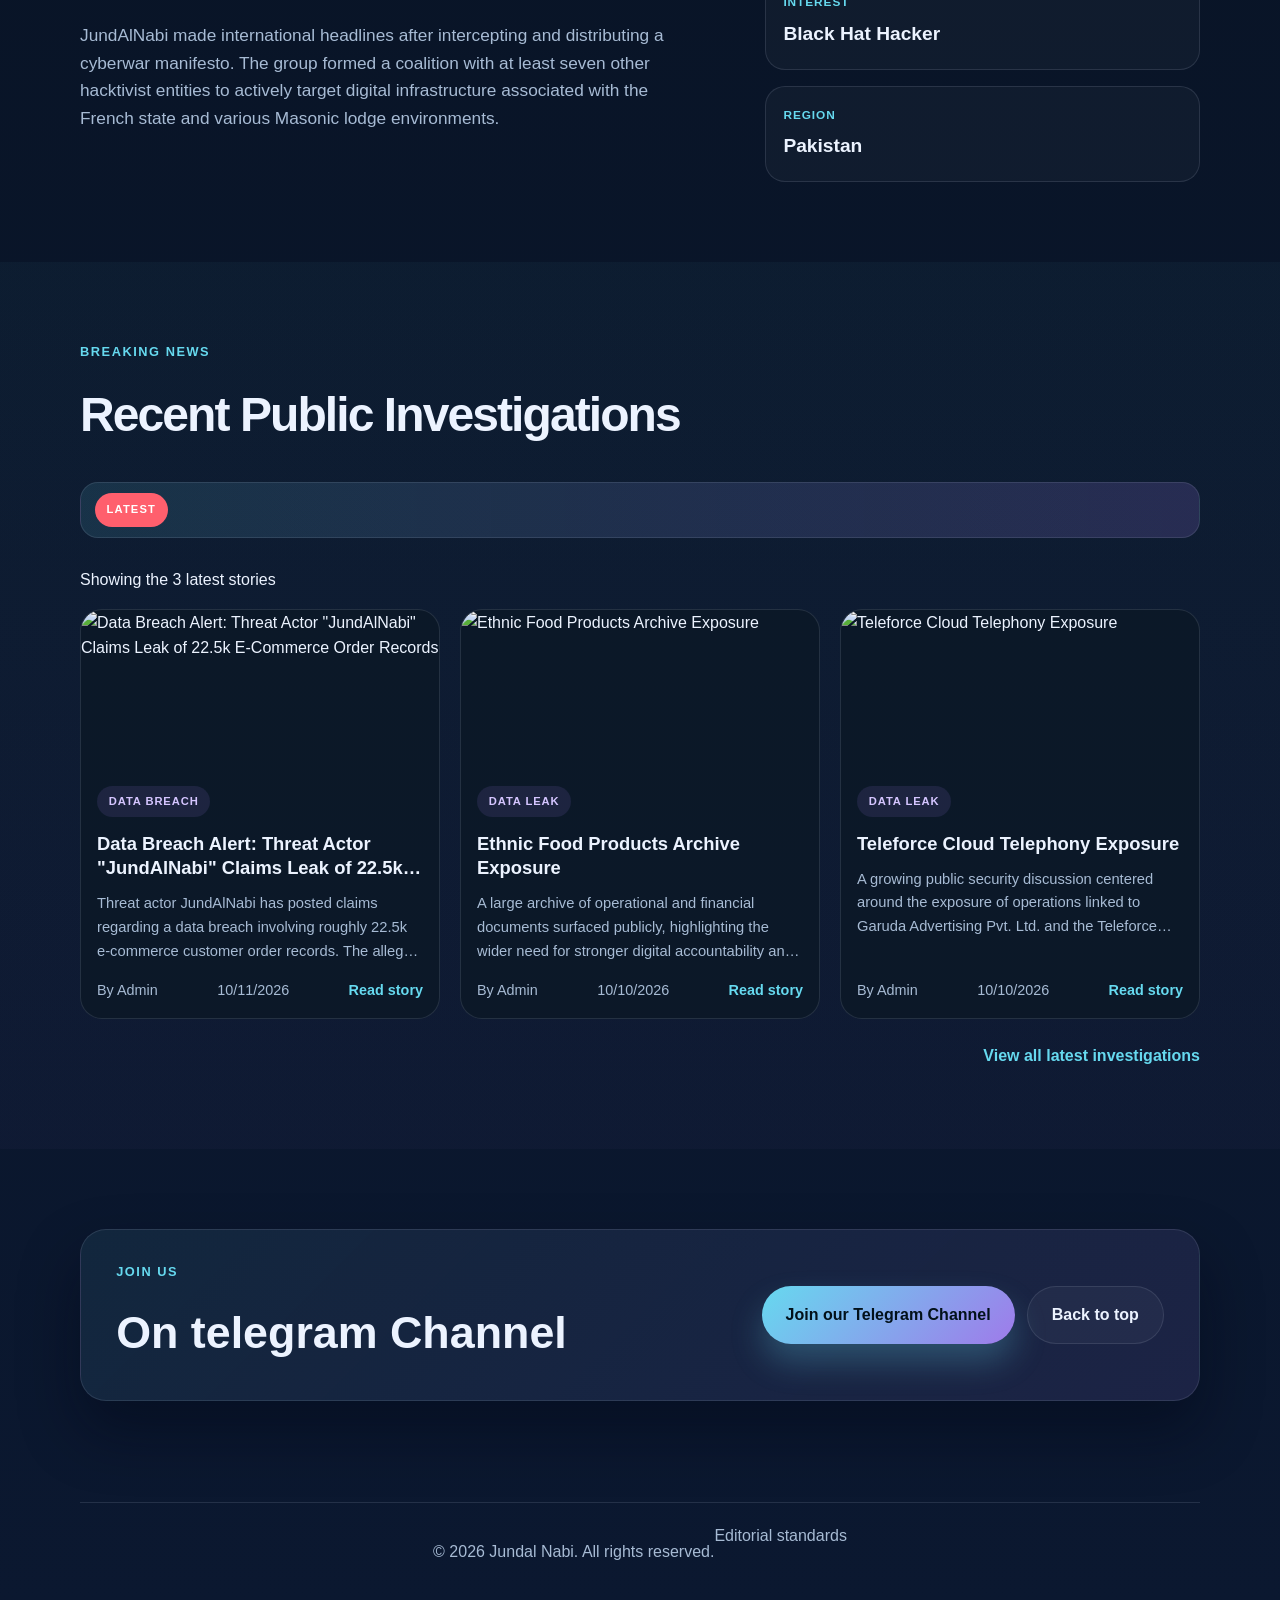
==== commit ccd0771e: "Publish static news pages from Firebase" ====
--- a/index.html
+++ b/index.html
@@ -95,15 +95,15 @@
 
             <div class="stats" aria-label="Key statistics">
               <a href="news.html#liveNewsList" aria-label="View all published news stories">
-                <strong id="publishedStoryCount"><!-- GENERATED_PUBLISHED_COUNT_START -->3<!-- GENERATED_PUBLISHED_COUNT_END --></strong>
+                <strong id="publishedStoryCount"><!-- GENERATED_PUBLISHED_COUNT_START -->4<!-- GENERATED_PUBLISHED_COUNT_END --></strong>
                 <span>Published stories</span>
               </a>
               <a href="news.html#liveNewsList" aria-label="View news topics">
-                <strong id="newsTopicCount"><!-- GENERATED_TOPIC_COUNT_START -->2<!-- GENERATED_TOPIC_COUNT_END --></strong>
+                <strong id="newsTopicCount"><!-- GENERATED_TOPIC_COUNT_START -->3<!-- GENERATED_TOPIC_COUNT_END --></strong>
                 <span>Topics tracked</span>
               </a>
               <a href="news.html#liveNewsList" aria-label="View the latest news update">
-                <strong id="latestNewsDate"><!-- GENERATED_LATEST_DATE_START -->Oct 10, 2026<!-- GENERATED_LATEST_DATE_END --></strong>
+                <strong id="latestNewsDate"><!-- GENERATED_LATEST_DATE_START -->Oct 11, 2026<!-- GENERATED_LATEST_DATE_END --></strong>
                 <span>Latest update</span>
               </a>
             </div>
@@ -189,9 +189,21 @@
             </div>
           </div>
 
-          <p class="live-news-heading" id="liveNewsStatus" role="status" aria-live="polite"><!-- GENERATED_HOME_STATUS_START -->Showing the 3 latest stories (1 post withheld pending safety review)<!-- GENERATED_HOME_STATUS_END --></p>
+          <p class="live-news-heading" id="liveNewsStatus" role="status" aria-live="polite"><!-- GENERATED_HOME_STATUS_START -->Showing the 3 latest stories<!-- GENERATED_HOME_STATUS_END --></p>
           <div class="news-list home-news-grid" id="liveNewsList" data-limit="3">
-            <!-- GENERATED_HOME_CARDS_START -->
+            <!-- GENERATED_HOME_CARDS_START -->            <article class="news-summary-card">
+              <img src="https://i.ibb.co/9H6pcdMJ/Gemini-Generated-Image-t9cvb0t9cvb0t9cv.jpg" alt="Data Breach Alert: Threat Actor &quot;JundAlNabi&quot; Claims Leak of 22.5k E-Commerce Order Records" loading="lazy" />
+              <div class="news-summary-body">
+                <span class="tag">Data Breach</span>
+                <h2>Data Breach Alert: Threat Actor &quot;JundAlNabi&quot; Claims Leak of 22.5k E-Commerce Order Records</h2>
+                <p>Threat actor JundAlNabi has posted claims regarding a data breach involving roughly 22.5k e-commerce customer order records. The alleged leak includes order tracking statuses, customer contact and shipping details, transaction identifiers, and marketing attribution data.</p>
+                <div class="meta-row">
+                  <span class="author">By Admin</span>
+                  <time datetime="2026-10-11T16:55:25.836Z">10/11/2026</time>
+                  <a href="http://jundalnabi.duckdns.org/generated-news/-P3ft-8qgyGaeh_EB9gq.html">Read story</a>
+                </div>
+              </div>
+            </article>
             <article class="news-summary-card">
               <img src="https://pbs.twimg.com/media/HTz90iJbUAA_l6v?format=jpg&amp;name=large" alt="Ethnic Food Products Archive Exposure" loading="lazy" />
               <div class="news-summary-body">
@@ -200,9 +212,9 @@
                 <p>A large archive of operational and financial documents surfaced publicly, highlighting
 the wider need for stronger digital accountability and hygiene.</p>
                 <div class="meta-row">
-                  <span class="author">By Author</span>
+                  <span class="author">By Admin</span>
                   <time datetime="2026-10-10T11:21:29.158Z">10/10/2026</time>
-                  <a href="generated-news/-P3_Xycsx54cY7jfojQz.html">Read story</a>
+                  <a href="http://jundalnabi.duckdns.org/generated-news/-P3_Xycsx54cY7jfojQz.html">Read story</a>
                 </div>
               </div>
             </article>
@@ -216,25 +228,10 @@
                 <div class="meta-row">
                   <span class="author">By Admin</span>
                   <time datetime="2026-10-10T11:17:17.643Z">10/10/2026</time>
-                  <a href="generated-news/-P3_X0Dls8-dL9igj6wM.html">Read story</a>
+                  <a href="http://jundalnabi.duckdns.org/generated-news/-P3_X0Dls8-dL9igj6wM.html">Read story</a>
                 </div>
               </div>
-            </article>
-            <article class="news-summary-card">
-              <img src="https://pbs.twimg.com/media/HT9AXHWbAAAU7HE?format=jpg&amp;name=900x900" alt="Israeli Website Public Defaced By JundAlNabi PK" loading="lazy" />
-              <div class="news-summary-body">
-                <span class="tag">Website Defacement</span>
-                <h2>Israeli Website Public Defaced By JundAlNabi PK</h2>
-                <p>A notable public online action against the ShineD Jewelry website, which generated
-widespread attention and discussion across digital and security communities.</p>
-                <div class="meta-row">
-                  <span class="author">By Admin</span>
-                  <time datetime="2026-10-10T11:02:46.112Z">10/10/2026</time>
-                  <a href="generated-news/-P3_Tcx7EZ6F_Lc92pfe.html">Read story</a>
-                </div>
-              </div>
-            </article>
-            <!-- GENERATED_HOME_CARDS_END -->
+            </article><!-- GENERATED_HOME_CARDS_END -->
           </div>
 
           <div class="news-archive-link">
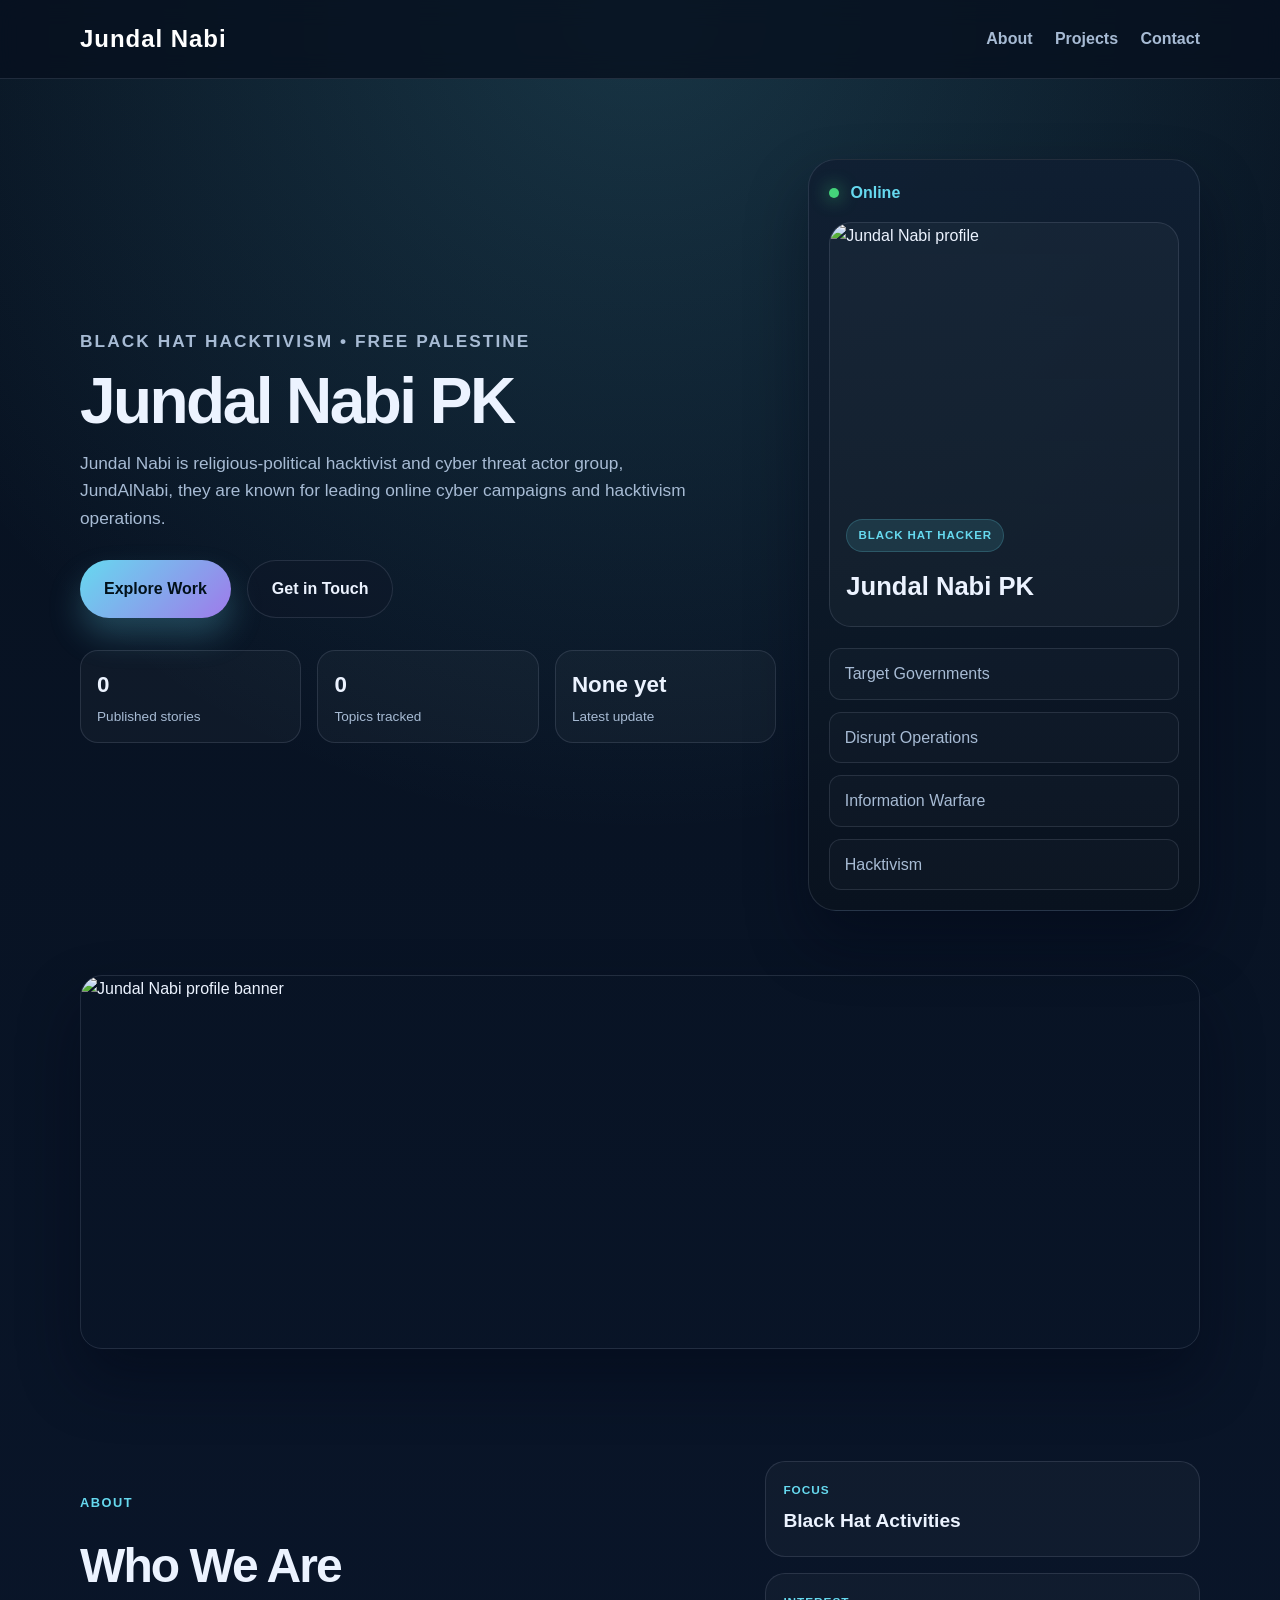
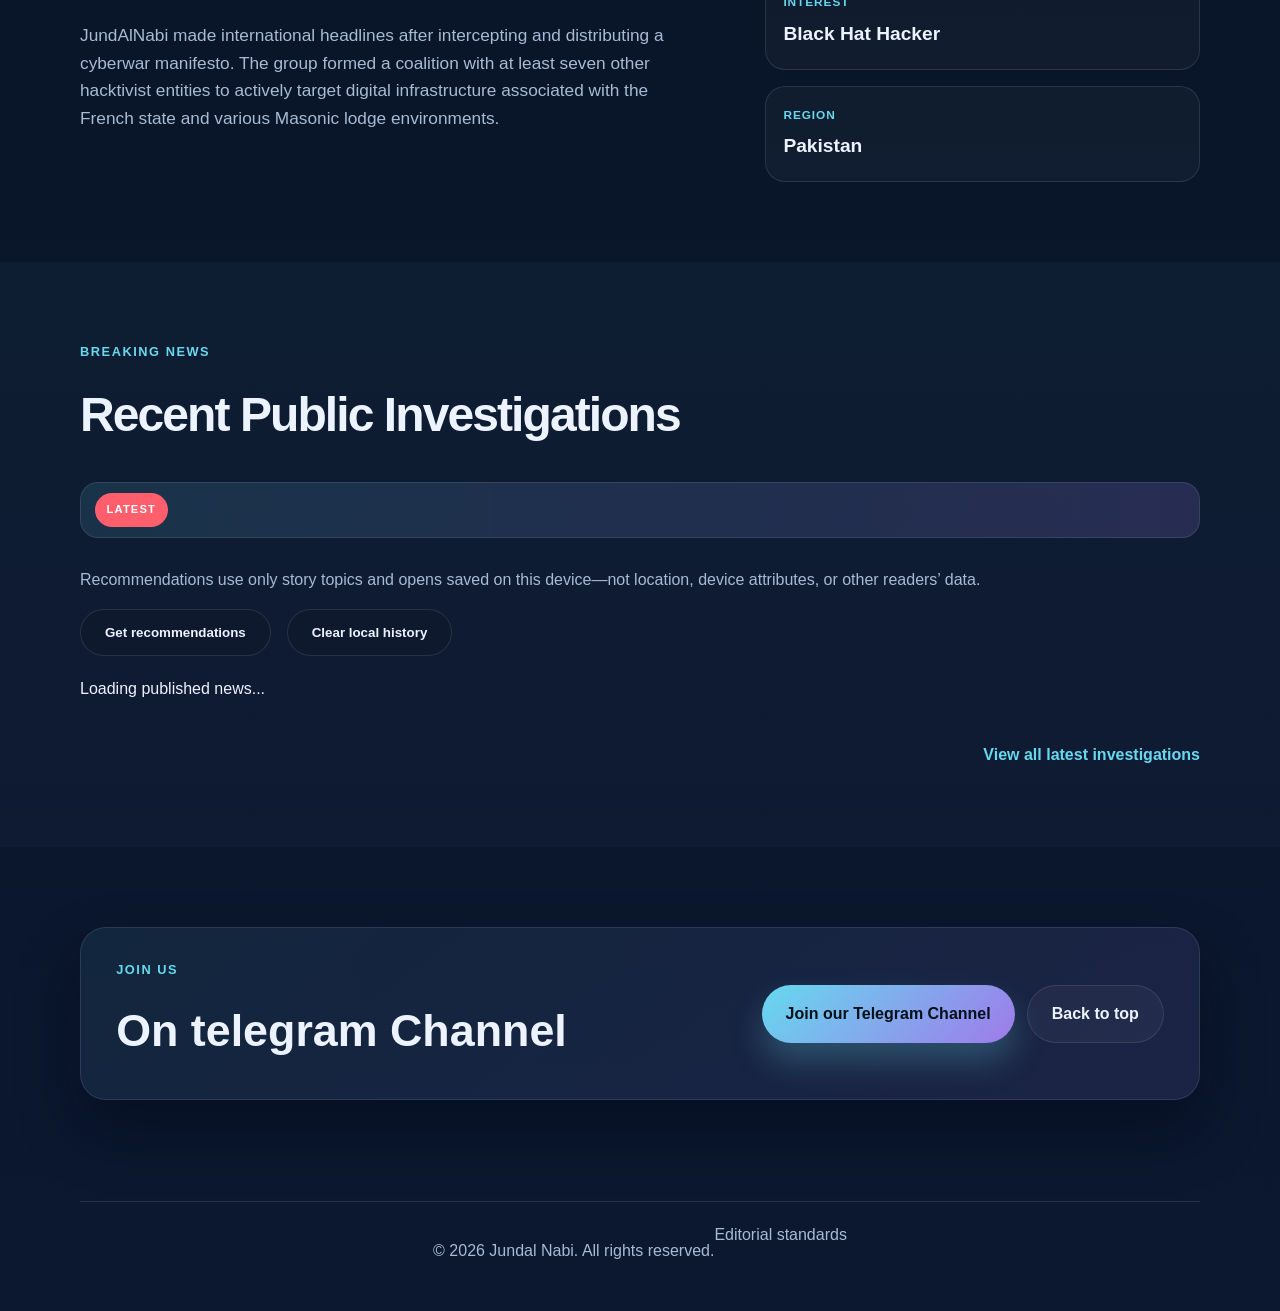
==== commit 479c4145: "Add files via upload" ====
--- a/index.html
+++ b/index.html
@@ -51,7 +51,7 @@
             "@id": "http://jundalnabi.duckdns.org/#organization",
             "name": "Jundal Nabi",
             "url": "http://jundalnabi.duckdns.org/",
-            "description": "A modern, search-friendly static website for Jundal Nabi.",
+            "description": "A database-backed news and information website for Jundal Nabi.",
             "logo": {
               "@type": "ImageObject",
               "url": "http://jundalnabi.duckdns.org/assets/favicon.svg"
@@ -63,7 +63,7 @@
   </head>
 
   <body>
-    <header class="site-header">
+    <header class="site-header" id="top">
       <nav class="container nav" aria-label="Main navigation">
         <div class="brand">Jundal Nabi</div>
         <button class="nav-toggle" type="button" aria-label="Open navigation menu" aria-expanded="false" aria-controls="siteNavLinks">
@@ -95,15 +95,15 @@
 
             <div class="stats" aria-label="Key statistics">
               <a href="news.html#liveNewsList" aria-label="View all published news stories">
-                <strong id="publishedStoryCount"><!-- GENERATED_PUBLISHED_COUNT_START -->4<!-- GENERATED_PUBLISHED_COUNT_END --></strong>
+                <strong id="publishedStoryCount">0</strong>
                 <span>Published stories</span>
               </a>
               <a href="news.html#liveNewsList" aria-label="View news topics">
-                <strong id="newsTopicCount"><!-- GENERATED_TOPIC_COUNT_START -->3<!-- GENERATED_TOPIC_COUNT_END --></strong>
+                <strong id="newsTopicCount">0</strong>
                 <span>Topics tracked</span>
               </a>
               <a href="news.html#liveNewsList" aria-label="View the latest news update">
-                <strong id="latestNewsDate"><!-- GENERATED_LATEST_DATE_START -->Oct 11, 2026<!-- GENERATED_LATEST_DATE_END --></strong>
+                <strong id="latestNewsDate">None yet</strong>
                 <span>Latest update</span>
               </a>
             </div>
@@ -189,49 +189,13 @@
             </div>
           </div>
 
-          <p class="live-news-heading" id="liveNewsStatus" role="status" aria-live="polite"><!-- GENERATED_HOME_STATUS_START -->Showing the 3 latest stories<!-- GENERATED_HOME_STATUS_END --></p>
+          <div class="news-feed-controls">
+            <p>Recommendations use only story topics and opens saved on this device—not location, device attributes, or other readers’ data.</p>
+            <button class="btn btn-secondary" id="recommendationToggle" type="button" aria-pressed="false">Get recommendations</button>
+            <button class="btn btn-secondary" id="recommendationReset" type="button">Clear local history</button>
+          </div>
+          <p class="live-news-heading" id="liveNewsStatus" role="status" aria-live="polite">Loading published news...</p>
           <div class="news-list home-news-grid" id="liveNewsList" data-limit="3">
-            <!-- GENERATED_HOME_CARDS_START -->            <article class="news-summary-card">
-              <img src="https://i.ibb.co/9H6pcdMJ/Gemini-Generated-Image-t9cvb0t9cvb0t9cv.jpg" alt="Data Breach Alert: Threat Actor &quot;JundAlNabi&quot; Claims Leak of 22.5k E-Commerce Order Records" loading="lazy" />
-              <div class="news-summary-body">
-                <span class="tag">Data Breach</span>
-                <h2>Data Breach Alert: Threat Actor &quot;JundAlNabi&quot; Claims Leak of 22.5k E-Commerce Order Records</h2>
-                <p>Threat actor JundAlNabi has posted claims regarding a data breach involving roughly 22.5k e-commerce customer order records. The alleged leak includes order tracking statuses, customer contact and shipping details, transaction identifiers, and marketing attribution data.</p>
-                <div class="meta-row">
-                  <span class="author">By Admin</span>
-                  <time datetime="2026-10-11T16:55:25.836Z">10/11/2026</time>
-                  <a href="http://jundalnabi.duckdns.org/generated-news/-P3ft-8qgyGaeh_EB9gq.html">Read story</a>
-                </div>
-              </div>
-            </article>
-            <article class="news-summary-card">
-              <img src="https://pbs.twimg.com/media/HTz90iJbUAA_l6v?format=jpg&amp;name=large" alt="Ethnic Food Products Archive Exposure" loading="lazy" />
-              <div class="news-summary-body">
-                <span class="tag">Data Leak</span>
-                <h2>Ethnic Food Products Archive Exposure</h2>
-                <p>A large archive of operational and financial documents surfaced publicly, highlighting
-the wider need for stronger digital accountability and hygiene.</p>
-                <div class="meta-row">
-                  <span class="author">By Admin</span>
-                  <time datetime="2026-10-10T11:21:29.158Z">10/10/2026</time>
-                  <a href="http://jundalnabi.duckdns.org/generated-news/-P3_Xycsx54cY7jfojQz.html">Read story</a>
-                </div>
-              </div>
-            </article>
-            <article class="news-summary-card">
-              <img src="https://pbs.twimg.com/media/HT9x0SZbIAARxaL?format=jpg&amp;name=large" alt="Teleforce Cloud Telephony Exposure" loading="lazy" />
-              <div class="news-summary-body">
-                <span class="tag">Data Leak</span>
-                <h2>Teleforce Cloud Telephony Exposure</h2>
-                <p>A growing public security discussion centered around the exposure of operations linked to
-Garuda Advertising Pvt. Ltd. and the Teleforce cloud telephony platform.</p>
-                <div class="meta-row">
-                  <span class="author">By Admin</span>
-                  <time datetime="2026-10-10T11:17:17.643Z">10/10/2026</time>
-                  <a href="http://jundalnabi.duckdns.org/generated-news/-P3_X0Dls8-dL9igj6wM.html">Read story</a>
-                </div>
-              </div>
-            </article><!-- GENERATED_HOME_CARDS_END -->
           </div>
 
           <div class="news-archive-link">
@@ -270,8 +234,8 @@
       </div>
     </div>
 
-    <script src="script.js?v=20261011-static-news1"></script>
+    <script src="script.js?v=20261012-live-news1"></script>
     <script type="module" src="firebase.js"></script>
-    <script type="module" src="news-feed.js?v=20261011-admin-approve3"></script>
+    <script type="module" src="news-feed.js?v=20261012-live-news1"></script>
   </body>
 </html>
--- a/style.css
+++ b/style.css
@@ -699,6 +699,25 @@
   font-size: 1rem;
 }
 
+.news-feed-controls {
+  display: flex;
+  flex-wrap: wrap;
+  align-items: center;
+  gap: 1rem;
+  margin-bottom: 1.25rem;
+  color: var(--muted);
+}
+
+.news-feed-controls p {
+  flex: 1 1 100%;
+  margin: 0;
+}
+
+.news-feed-controls button {
+  flex: 0 0 auto;
+  cursor: pointer;
+}
+
 .home-news-grid {
   grid-template-columns: repeat(3, minmax(0, 1fr));
   align-items: stretch;
@@ -1159,6 +1178,11 @@
 }
 
 @media (max-width: 640px) {
+  .news-feed-controls {
+    align-items: flex-start;
+    flex-direction: column;
+  }
+
   .nav {
     min-height: 68px;
     flex-direction: row;
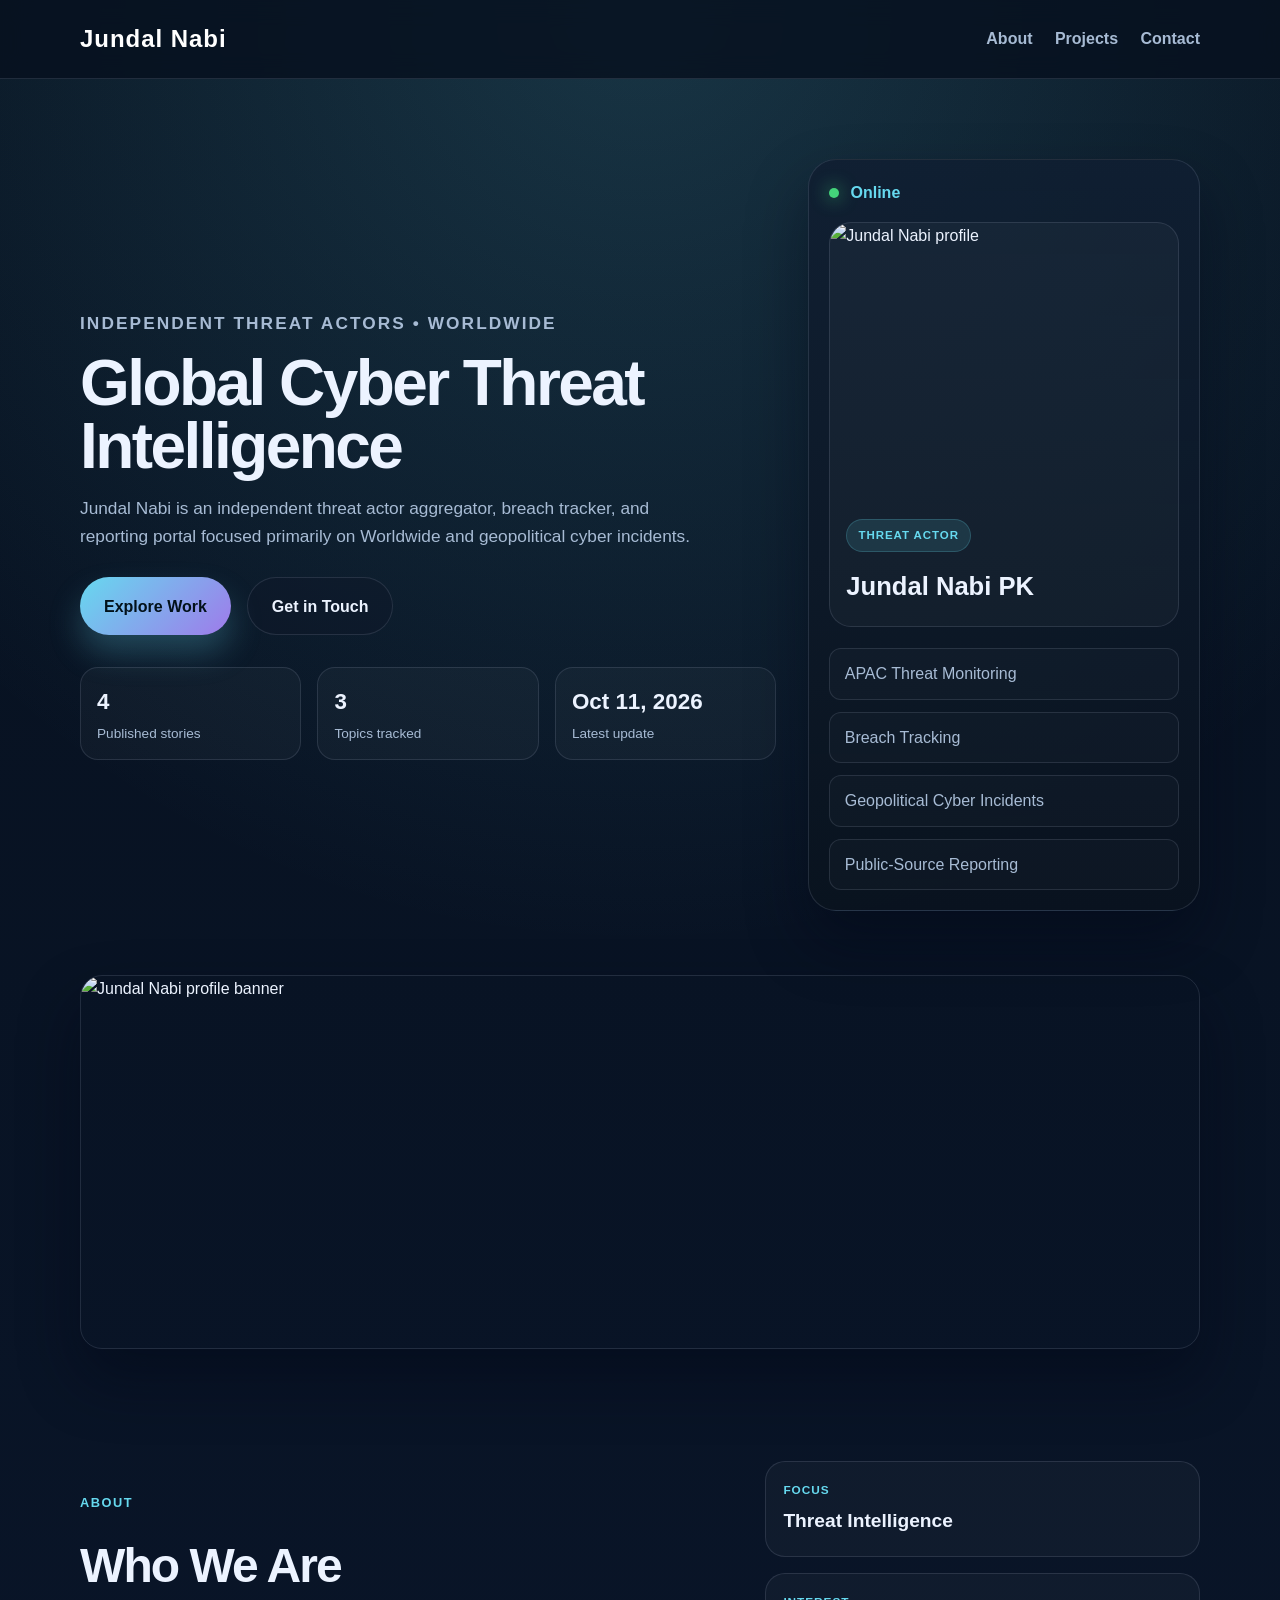
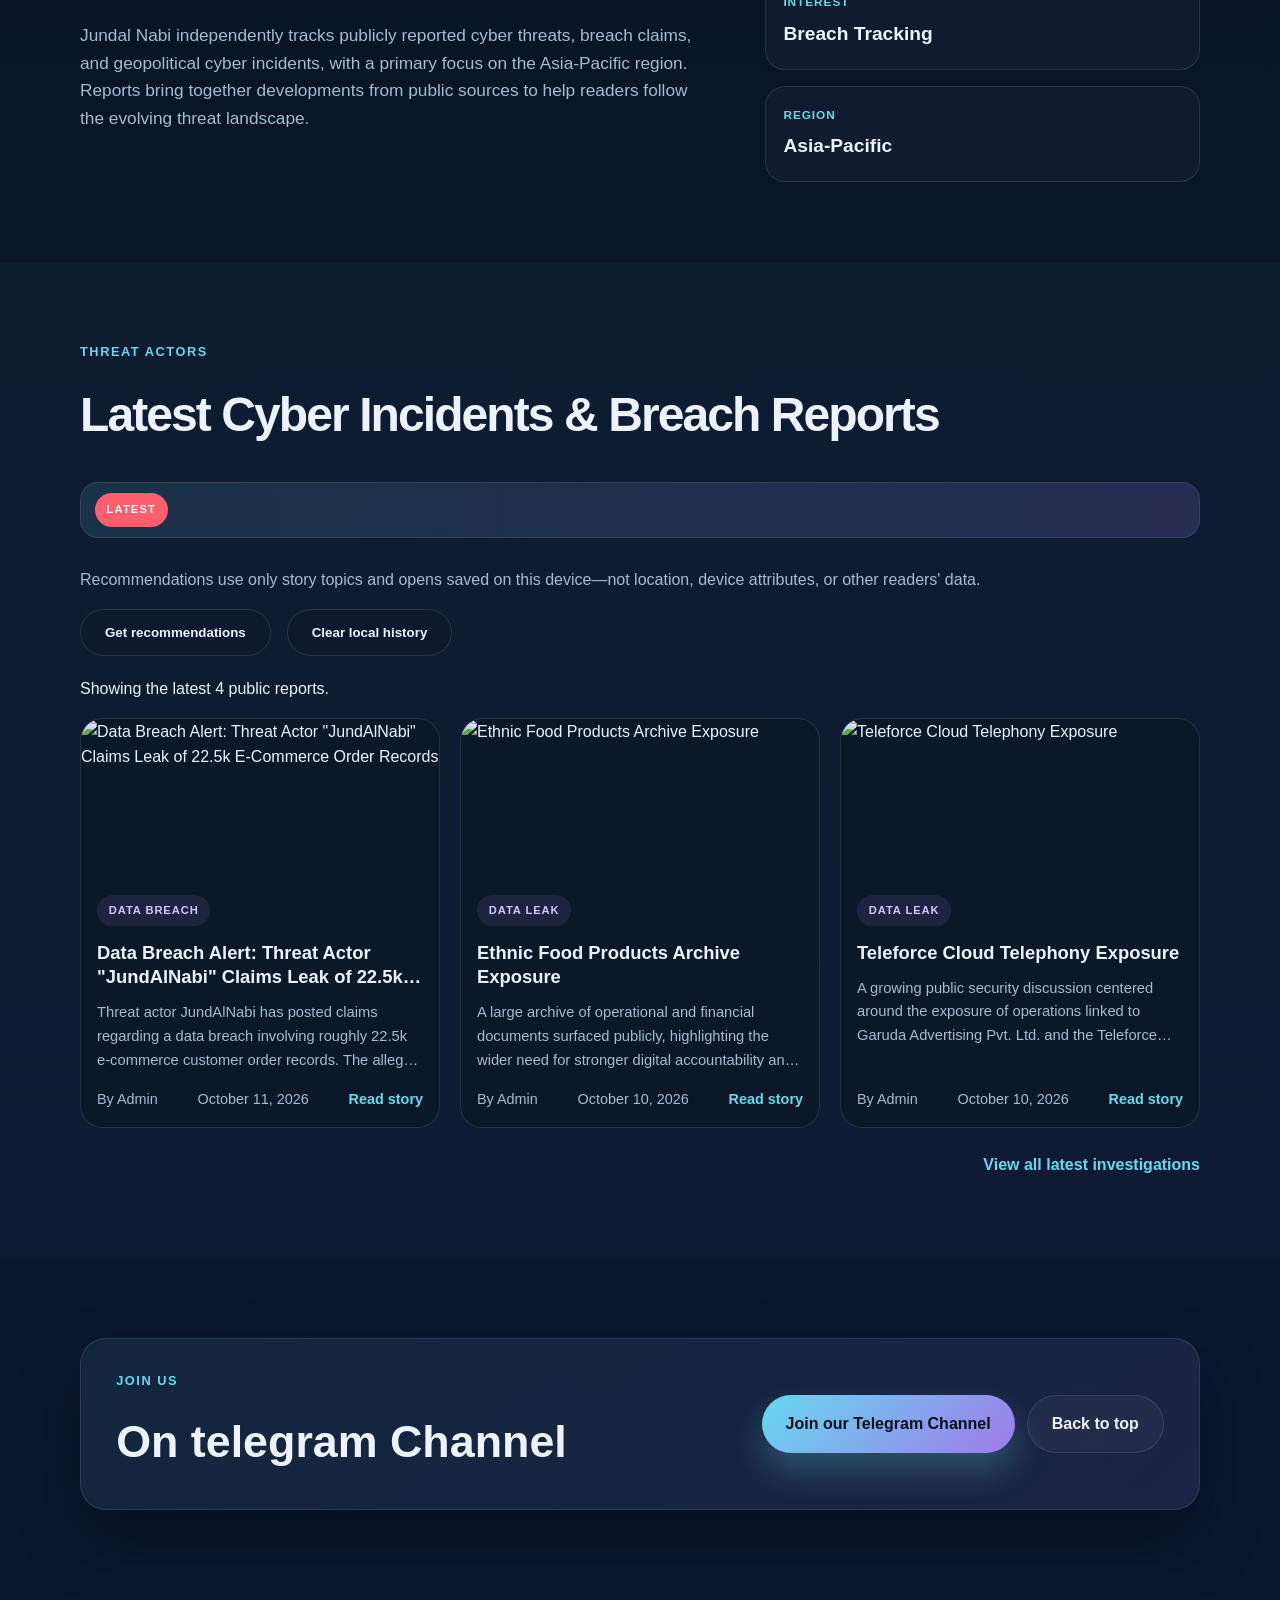
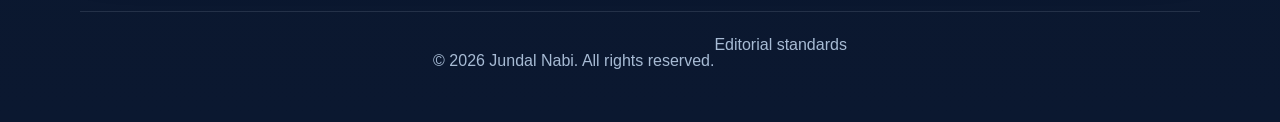
==== commit e7fef3a2: "Add files via upload" ====
--- a/index.html
+++ b/index.html
@@ -6,34 +6,34 @@
     <meta name="theme-color" content="#0f172a" />
     <meta name="robots" content="index, follow" />
     <meta name="author" content="Jundal Nabi" />
-    <meta name="keywords" content="Jundal Nabi, Black hat hacker, Pakistan" />
+    <meta name="keywords" content="Jundal Nabi, threat intelligence, breach tracker, APAC, geopolitical cyber incidents" />
     <meta
       name="description"
-      content="Jundal Nabi is a Pakistan-based Black hat Hacker figure known for digital investigations, offensive security research, and Hacktivism."
+      content="Jundal Nabi is an independent threat intelligence aggregator, breach tracker, and reporting portal focused primarily on Asia-Pacific and geopolitical cyber incidents."
     />
     <meta name="google-site-verification" content="8DvWyfWQAUJvhz5-cQlPExHL5PBE5nxTZuLfOcIpL7c" />
 
-    <title>Jundal Nabi | Black Hat</title>
-
-    <link rel="canonical" href="http://jundalnabi.duckdns.org/" />
+    <title>Jundal Nabi | Threat Actors</title>
+
+    <link rel="canonical" href="https://jundalnabi.duckdns.org/" />
     <link rel="icon" type="image/svg+xml" href="https://pbs.twimg.com/profile_images/2040070482226298880/8kfIjdNr_400x400.jpg" />
     <link rel="stylesheet" href="style.css?v=20261010-ticker3" />
 
     <meta property="og:type" content="website" />
-    <meta property="og:title" content="Jundal Nabi | Black Hat" />
+    <meta property="og:title" content="Jundal Nabi |Threat Actors" />
     <meta
       property="og:description"
-      content="Jundal Nabi is a Pakistan-based Black hat Hacker figure known for digital investigations, offensive security research, and Hacktivism."
+      content="An independent threat intelligence aggregator, breach tracker, and reporting portal focused primarily on Asia-Pacific and geopolitical cyber incidents."
     />
-    <meta property="og:url" content="http://jundalnabi.duckdns.org/" />
+    <meta property="og:url" content="https://jundalnabi.duckdns.org/" />
     <meta property="og:image" content="https://pbs.twimg.com/profile_images/2040070482226298880/8kfIjdNr_400x400.jpg" />
     <meta property="og:site_name" content="Jundal Nabi" />
 
     <meta name="twitter:card" content="summary_large_image" />
-    <meta name="twitter:title" content="Jundal Nabi | Black Hat" />
+    <meta name="twitter:title" content="Jundal Nabi |Threat Actors" />
     <meta
       name="twitter:description"
-      content="Jundal Nabi is a Pakistan-based Black hat Hacker figure known for digital investigations, offensive security research, and Hacktivism."
+      content="An independent threat Actor aggregator, breach tracker, and reporting portal focused primarily on Worldwide and geopolitical cyber incidents."
     />
     <meta name="twitter:image" content="https://pbs.twimg.com/profile_images/2040070482226298880/8kfIjdNr_400x400.jpg" />
 
@@ -44,17 +44,17 @@
           {
             "@type": "WebSite",
             "name": "Jundal Nabi",
-            "url": "http://jundalnabi.duckdns.org/"
+            "url": "https://jundalnabi.duckdns.org/"
           },
           {
             "@type": "Organization",
-            "@id": "http://jundalnabi.duckdns.org/#organization",
+            "@id": "https://jundalnabi.duckdns.org/#organization",
             "name": "Jundal Nabi",
-            "url": "http://jundalnabi.duckdns.org/",
-            "description": "A database-backed news and information website for Jundal Nabi.",
+            "url": "https://jundalnabi.duckdns.org/",
+            "description": "An independent threat Actor aggregator, breach tracker, and reporting portal focused primarily on Worldwide and geopolitical cyber incidents.",
             "logo": {
               "@type": "ImageObject",
-              "url": "http://jundalnabi.duckdns.org/assets/favicon.svg"
+              "url": "https://jundalnabi.duckdns.org/assets/favicon.svg"
             }
           }
         ]
@@ -83,10 +83,10 @@
       <section class="hero">
         <div class="container hero-grid">
           <div class="hero-copy">
-            <p class="eyebrow">Black Hat Hacktivism • Free Palestine</p>
-            <h1>Jundal Nabi PK</h1>
+            <p class="eyebrow">Independent Threat Actors • Worldwide</p>
+            <h1>Global Cyber Threat Intelligence</h1>
             <p>
-              Jundal Nabi is religious-political hacktivist and cyber threat actor group, JundAlNabi, they are known for leading online cyber campaigns and hacktivism operations.
+              Jundal Nabi is an independent threat actor aggregator, breach tracker, and reporting portal focused primarily on Worldwide and geopolitical cyber incidents.
             </p>
             <div class="cta-row">
               <a class="btn btn-primary" href="#projects">Explore Work</a>
@@ -95,15 +95,15 @@
 
             <div class="stats" aria-label="Key statistics">
               <a href="news.html#liveNewsList" aria-label="View all published news stories">
-                <strong id="publishedStoryCount">0</strong>
+                <strong id="publishedStoryCount"><!-- GENERATED_STORY_COUNT_START -->4<!-- GENERATED_STORY_COUNT_END --></strong>
                 <span>Published stories</span>
               </a>
               <a href="news.html#liveNewsList" aria-label="View news topics">
-                <strong id="newsTopicCount">0</strong>
+                <strong id="newsTopicCount"><!-- GENERATED_TOPIC_COUNT_START -->3<!-- GENERATED_TOPIC_COUNT_END --></strong>
                 <span>Topics tracked</span>
               </a>
               <a href="news.html#liveNewsList" aria-label="View the latest news update">
-                <strong id="latestNewsDate">None yet</strong>
+                <strong id="latestNewsDate"><!-- GENERATED_LATEST_DATE_START -->Oct 11, 2026<!-- GENERATED_LATEST_DATE_END --></strong>
                 <span>Latest update</span>
               </a>
             </div>
@@ -122,16 +122,16 @@
                 alt="Jundal Nabi profile"
               />
               <div class="profile-copy">
-                <span class="chip">Black Hat Hacker</span>
+                <span class="chip">Threat Actor</span>
                 <h2>Jundal Nabi PK</h2>
               </div>
             </div>
 
             <ul class="skill-list">
-              <li>Target Governments</li>
-              <li>Disrupt Operations</li>
-              <li>Information Warfare</li>
-              <li>Hacktivism</li>
+              <li>APAC Threat Monitoring</li>
+              <li>Breach Tracking</li>
+              <li>Geopolitical Cyber Incidents</li>
+              <li>Public-Source Reporting</li>
             </ul>
           </div>
         </div>
@@ -154,22 +154,22 @@
             <p class="eyebrow">About</p>
             <h2>Who We Are</h2>
             <p class="lead">
-              JundAlNabi made international headlines after intercepting and distributing a cyberwar manifesto. The group formed a coalition with at least seven other hacktivist entities to actively target digital infrastructure associated with the French state and various Masonic lodge environments.
+              Jundal Nabi independently tracks publicly reported cyber threats, breach claims, and geopolitical cyber incidents, with a primary focus on the Asia-Pacific region. Reports bring together developments from public sources to help readers follow the evolving threat landscape.
             </p>
           </div>
 
           <div class="story-panel">
             <div class="mini-card">
               <span>Focus</span>
-              <strong>Black Hat Activities</strong>
+              <strong>Threat Intelligence</strong>
             </div>
             <div class="mini-card">
               <span>Interest</span>
-              <strong>Black Hat Hacker</strong>
+              <strong>Breach Tracking</strong>
             </div>
             <div class="mini-card">
               <span>Region</span>
-              <strong>Pakistan</strong>
+              <strong>Asia-Pacific</strong>
             </div>
           </div>
         </div>
@@ -178,8 +178,8 @@
       <section id="projects" class="section alt-section">
         <div class="container">
           <div class="section-heading">
-            <p class="eyebrow">Breaking News</p>
-            <h2>Recent Public Investigations</h2>
+            <p class="eyebrow">Threat Actors</p>
+            <h2>Latest Cyber Incidents &amp; Breach Reports</h2>
           </div>
 
           <div class="breaking-strip" aria-label="Latest public investigations">
@@ -190,12 +190,53 @@
           </div>
 
           <div class="news-feed-controls">
-            <p>Recommendations use only story topics and opens saved on this device—not location, device attributes, or other readers’ data.</p>
+            <p>Recommendations use only story topics and opens saved on this device—not location, device attributes, or other readers' data.</p>
             <button class="btn btn-secondary" id="recommendationToggle" type="button" aria-pressed="false">Get recommendations</button>
             <button class="btn btn-secondary" id="recommendationReset" type="button">Clear local history</button>
           </div>
-          <p class="live-news-heading" id="liveNewsStatus" role="status" aria-live="polite">Loading published news...</p>
+          <p class="live-news-heading" id="liveNewsStatus" role="status" aria-live="polite"><!-- GENERATED_HOME_STATUS_START -->Showing the latest 4 public reports.<!-- GENERATED_HOME_STATUS_END --></p>
           <div class="news-list home-news-grid" id="liveNewsList" data-limit="3">
+            <!-- GENERATED_HOME_NEWS_START --><article class="news-summary-card">
+  <img src="https://i.ibb.co/9H6pcdMJ/Gemini-Generated-Image-t9cvb0t9cvb0t9cv.jpg" alt="Data Breach Alert: Threat Actor &quot;JundAlNabi&quot; Claims Leak of 22.5k E-Commerce Order Records" loading="lazy" class="lightbox-image" />
+  <div class="news-summary-body">
+    <span class="tag">Data Breach</span>
+    <h2>Data Breach Alert: Threat Actor &quot;JundAlNabi&quot; Claims Leak of 22.5k E-Commerce Order Records</h2>
+    <p>Threat actor JundAlNabi has posted claims regarding a data breach involving roughly 22.5k e-commerce customer order records. The alleged leak includes order tracking statuses, customer contact and shipping details, transaction identifiers, and marketing attribution data.</p>
+    <div class="meta-row">
+      <span class="author">By Admin</span>
+      <time datetime="2026-10-11T16:55:25.8360000Z">October 11, 2026</time>
+      <a href="news/data-breach-alert-threat-actor-jundalnabi-claims-leak-of-22-5k-e-commerce-order-records-heb9gq.html">Read story</a>
+    </div>
+  </div>
+</article>
+<article class="news-summary-card">
+  <img src="https://pbs.twimg.com/media/HTz90iJbUAA_l6v?format=jpg&amp;name=large" alt="Ethnic Food Products Archive Exposure" loading="lazy" class="lightbox-image" />
+  <div class="news-summary-body">
+    <span class="tag">Data Leak</span>
+    <h2>Ethnic Food Products Archive Exposure</h2>
+    <p>A large archive of operational and financial documents surfaced publicly, highlighting
+the wider need for stronger digital accountability and hygiene.</p>
+    <div class="meta-row">
+      <span class="author">By Admin</span>
+      <time datetime="2026-10-10T11:21:29.1580000Z">October 10, 2026</time>
+      <a href="news/ethnic-food-products-archive-exposure-jfojqz.html">Read story</a>
+    </div>
+  </div>
+</article>
+<article class="news-summary-card">
+  <img src="https://pbs.twimg.com/media/HT9x0SZbIAARxaL?format=jpg&amp;name=large" alt="Teleforce Cloud Telephony Exposure" loading="lazy" class="lightbox-image" />
+  <div class="news-summary-body">
+    <span class="tag">Data Leak</span>
+    <h2>Teleforce Cloud Telephony Exposure</h2>
+    <p>A growing public security discussion centered around the exposure of operations linked to
+Garuda Advertising Pvt. Ltd. and the Teleforce cloud telephony platform.</p>
+    <div class="meta-row">
+      <span class="author">By Admin</span>
+      <time datetime="2026-10-10T11:17:17.6430000Z">October 10, 2026</time>
+      <a href="news/teleforce-cloud-telephony-exposure-igj6wm.html">Read story</a>
+    </div>
+  </div>
+</article><!-- GENERATED_HOME_NEWS_END -->
           </div>
 
           <div class="news-archive-link">
@@ -236,6 +277,6 @@
 
     <script src="script.js?v=20261012-live-news1"></script>
     <script type="module" src="firebase.js"></script>
-    <script type="module" src="news-feed.js?v=20261012-live-news1"></script>
+    <script type="module" src="news-feed.js?v=20261012-static-stories1"></script>
   </body>
 </html>
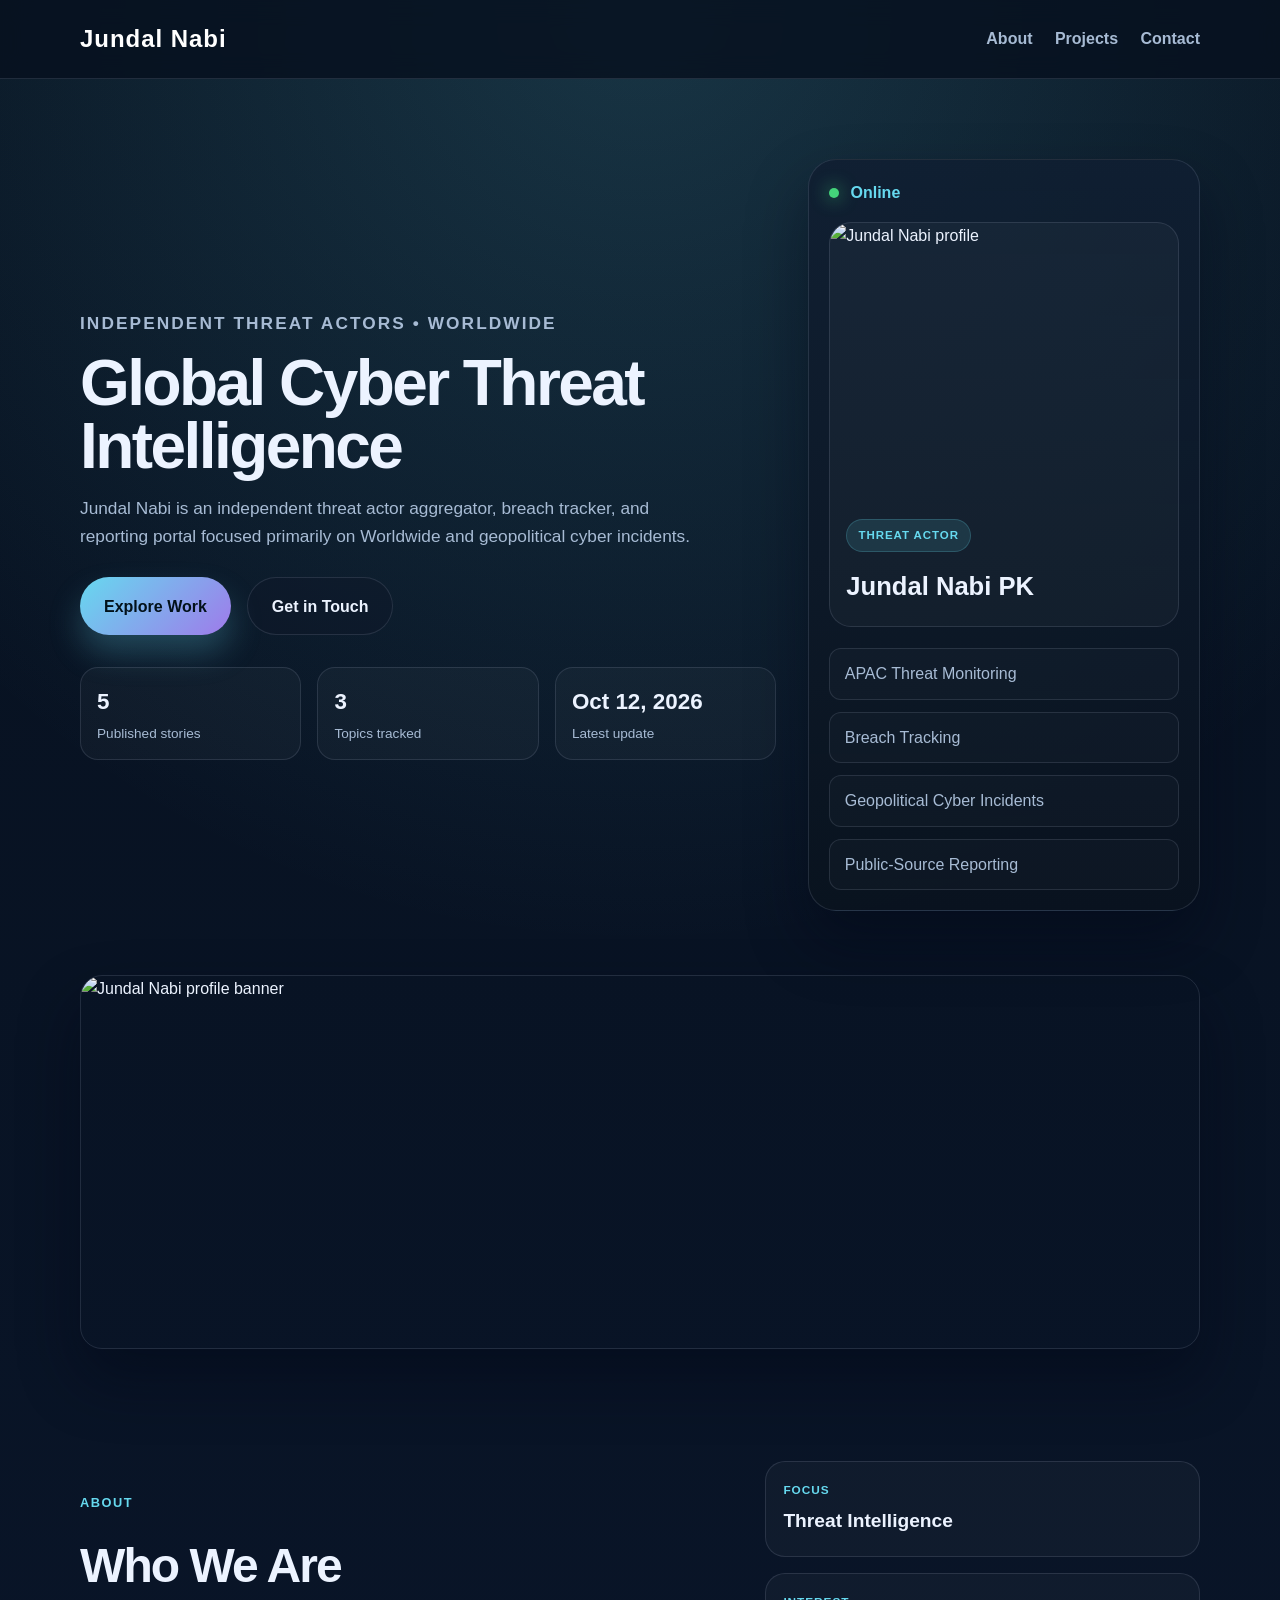
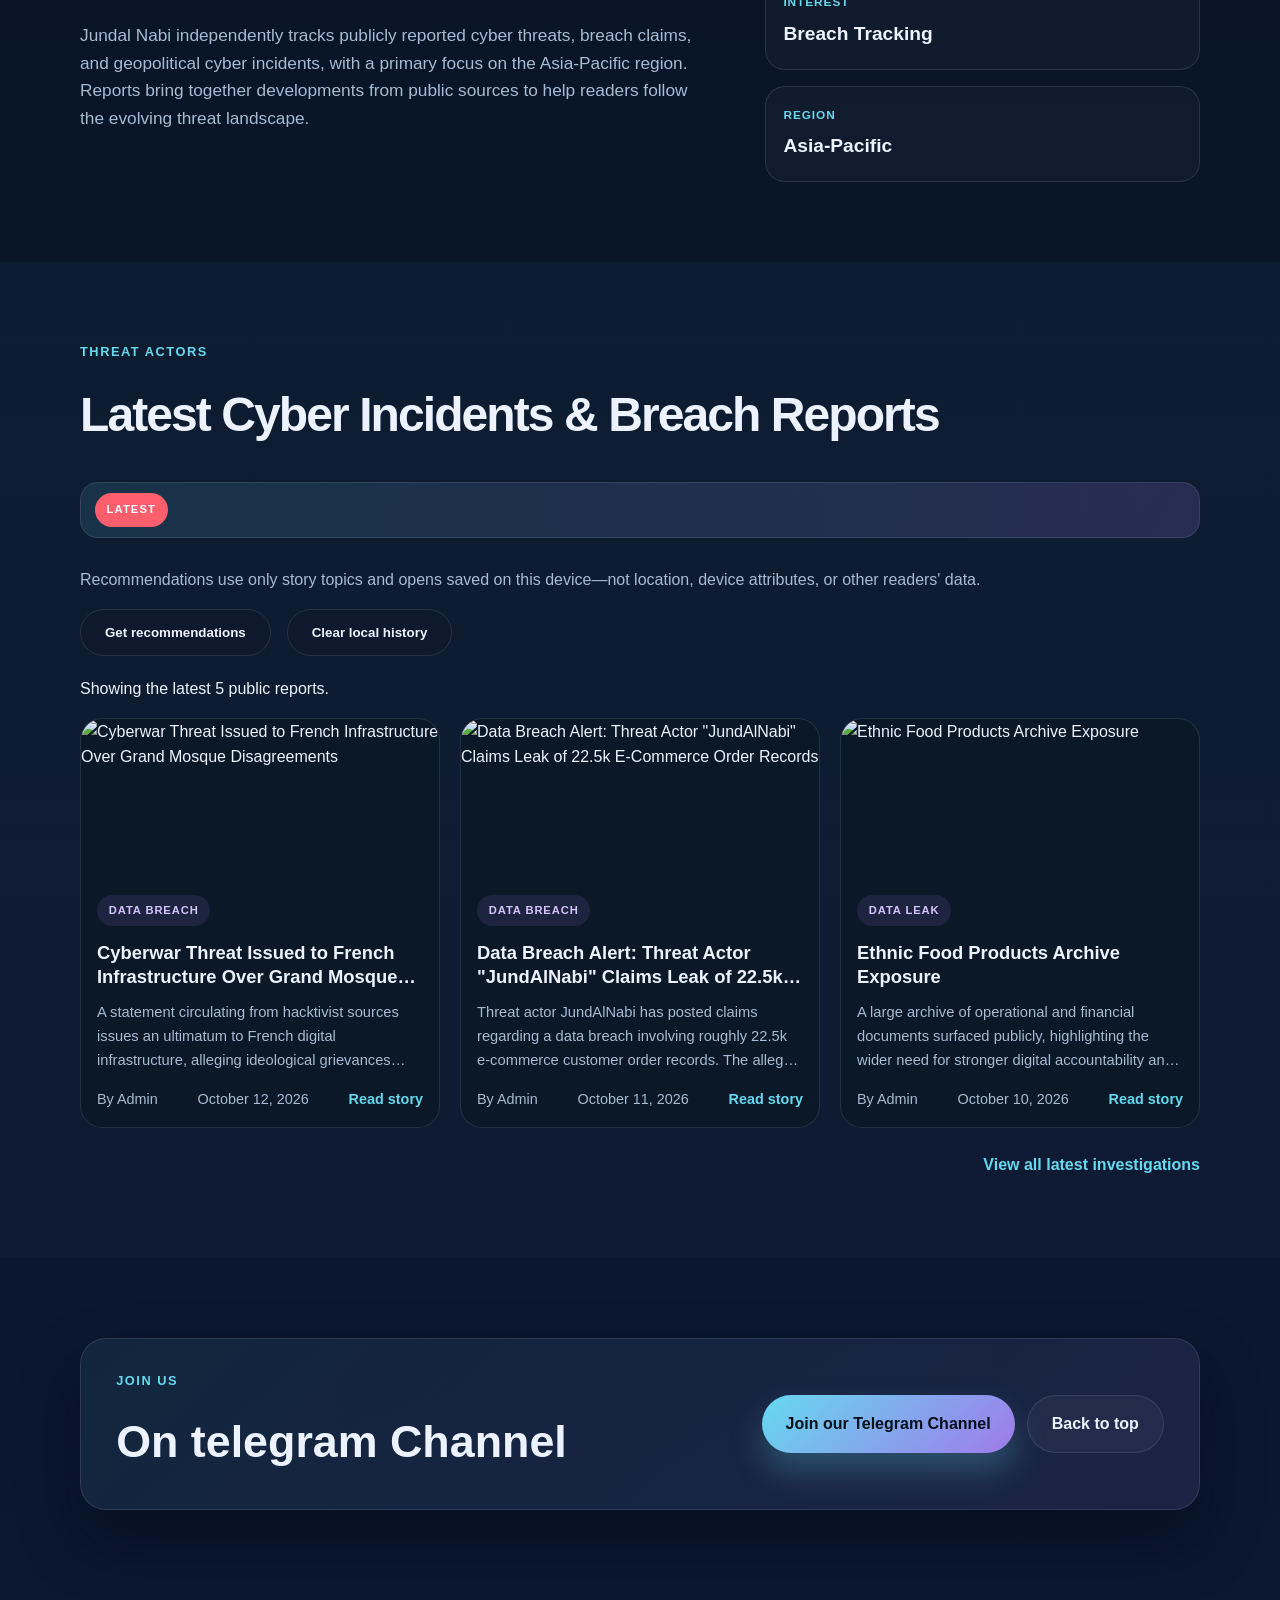
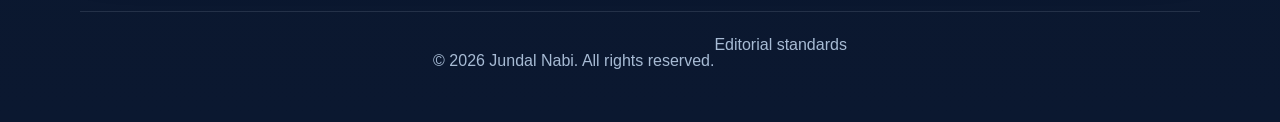
==== commit 247c28fc: "Add files via upload" ====
--- a/index.html
+++ b/index.html
@@ -1,4 +1,4 @@
-﻿<!DOCTYPE html>
+<!DOCTYPE html>
 <html lang="en">
   <head>
     <meta charset="UTF-8" />
@@ -95,7 +95,7 @@
 
             <div class="stats" aria-label="Key statistics">
               <a href="news.html#liveNewsList" aria-label="View all published news stories">
-                <strong id="publishedStoryCount"><!-- GENERATED_STORY_COUNT_START -->4<!-- GENERATED_STORY_COUNT_END --></strong>
+                <strong id="publishedStoryCount"><!-- GENERATED_STORY_COUNT_START -->5<!-- GENERATED_STORY_COUNT_END --></strong>
                 <span>Published stories</span>
               </a>
               <a href="news.html#liveNewsList" aria-label="View news topics">
@@ -103,7 +103,7 @@
                 <span>Topics tracked</span>
               </a>
               <a href="news.html#liveNewsList" aria-label="View the latest news update">
-                <strong id="latestNewsDate"><!-- GENERATED_LATEST_DATE_START -->Oct 11, 2026<!-- GENERATED_LATEST_DATE_END --></strong>
+                <strong id="latestNewsDate"><!-- GENERATED_LATEST_DATE_START -->Oct 12, 2026<!-- GENERATED_LATEST_DATE_END --></strong>
                 <span>Latest update</span>
               </a>
             </div>
@@ -194,48 +194,47 @@
             <button class="btn btn-secondary" id="recommendationToggle" type="button" aria-pressed="false">Get recommendations</button>
             <button class="btn btn-secondary" id="recommendationReset" type="button">Clear local history</button>
           </div>
-          <p class="live-news-heading" id="liveNewsStatus" role="status" aria-live="polite"><!-- GENERATED_HOME_STATUS_START -->Showing the latest 4 public reports.<!-- GENERATED_HOME_STATUS_END --></p>
+          <p class="live-news-heading" id="liveNewsStatus" role="status" aria-live="polite"><!-- GENERATED_HOME_STATUS_START -->Showing the latest 5 public reports.<!-- GENERATED_HOME_STATUS_END --></p>
           <div class="news-list home-news-grid" id="liveNewsList" data-limit="3">
-            <!-- GENERATED_HOME_NEWS_START --><article class="news-summary-card">
-  <img src="https://i.ibb.co/9H6pcdMJ/Gemini-Generated-Image-t9cvb0t9cvb0t9cv.jpg" alt="Data Breach Alert: Threat Actor &quot;JundAlNabi&quot; Claims Leak of 22.5k E-Commerce Order Records" loading="lazy" class="lightbox-image" />
-  <div class="news-summary-body">
-    <span class="tag">Data Breach</span>
-    <h2>Data Breach Alert: Threat Actor &quot;JundAlNabi&quot; Claims Leak of 22.5k E-Commerce Order Records</h2>
-    <p>Threat actor JundAlNabi has posted claims regarding a data breach involving roughly 22.5k e-commerce customer order records. The alleged leak includes order tracking statuses, customer contact and shipping details, transaction identifiers, and marketing attribution data.</p>
-    <div class="meta-row">
-      <span class="author">By Admin</span>
-      <time datetime="2026-10-11T16:55:25.8360000Z">October 11, 2026</time>
-      <a href="news/data-breach-alert-threat-actor-jundalnabi-claims-leak-of-22-5k-e-commerce-order-records-heb9gq.html">Read story</a>
-    </div>
-  </div>
+            <!-- GENERATED_HOME_NEWS_START --><article class="news-summary-card">
+  <img src="https://i.ibb.co/ksHyZrWp/Gemini-Generated-Image-j9xayzj9xayzj9xa.jpg" alt="Cyberwar Threat Issued to French Infrastructure Over Grand Mosque Disagreements" loading="lazy" class="lightbox-image" />
+  <div class="news-summary-body">
+    <span class="tag">Data Breach</span>
+    <h2>Cyberwar Threat Issued to French Infrastructure Over Grand Mosque Disagreements</h2>
+    <p>A statement circulating from hacktivist sources issues an ultimatum to French digital infrastructure, alleging ideological grievances involving French religious institutions and secret document distribution.</p>
+    <div class="meta-row">
+      <span class="author">By Admin</span>
+      <time datetime="2026-10-12T06:28:56.4410000Z">October 12, 2026</time>
+      <a href="news/cyberwar-threat-issued-to-french-infrastructure-over-grand-mosque-disagreements-udybvi.html">Read story</a>
+    </div>
+  </div>
 </article>
-<article class="news-summary-card">
-  <img src="https://pbs.twimg.com/media/HTz90iJbUAA_l6v?format=jpg&amp;name=large" alt="Ethnic Food Products Archive Exposure" loading="lazy" class="lightbox-image" />
-  <div class="news-summary-body">
-    <span class="tag">Data Leak</span>
-    <h2>Ethnic Food Products Archive Exposure</h2>
+<article class="news-summary-card">
+  <img src="https://i.ibb.co/9H6pcdMJ/Gemini-Generated-Image-t9cvb0t9cvb0t9cv.jpg" alt="Data Breach Alert: Threat Actor &quot;JundAlNabi&quot; Claims Leak of 22.5k E-Commerce Order Records" loading="lazy" class="lightbox-image" />
+  <div class="news-summary-body">
+    <span class="tag">Data Breach</span>
+    <h2>Data Breach Alert: Threat Actor &quot;JundAlNabi&quot; Claims Leak of 22.5k E-Commerce Order Records</h2>
+    <p>Threat actor JundAlNabi has posted claims regarding a data breach involving roughly 22.5k e-commerce customer order records. The alleged leak includes order tracking statuses, customer contact and shipping details, transaction identifiers, and marketing attribution data.</p>
+    <div class="meta-row">
+      <span class="author">By Admin</span>
+      <time datetime="2026-10-11T16:55:25.8360000Z">October 11, 2026</time>
+      <a href="news/data-breach-alert-threat-actor-jundalnabi-claims-leak-of-22-5k-e-commerce-order-records-heb9gq.html">Read story</a>
+    </div>
+  </div>
+</article>
+<article class="news-summary-card">
+  <img src="https://pbs.twimg.com/media/HTz90iJbUAA_l6v?format=jpg&amp;name=large" alt="Ethnic Food Products Archive Exposure" loading="lazy" class="lightbox-image" />
+  <div class="news-summary-body">
+    <span class="tag">Data Leak</span>
+    <h2>Ethnic Food Products Archive Exposure</h2>
     <p>A large archive of operational and financial documents surfaced publicly, highlighting
-the wider need for stronger digital accountability and hygiene.</p>
-    <div class="meta-row">
-      <span class="author">By Admin</span>
-      <time datetime="2026-10-10T11:21:29.1580000Z">October 10, 2026</time>
-      <a href="news/ethnic-food-products-archive-exposure-jfojqz.html">Read story</a>
-    </div>
-  </div>
-</article>
-<article class="news-summary-card">
-  <img src="https://pbs.twimg.com/media/HT9x0SZbIAARxaL?format=jpg&amp;name=large" alt="Teleforce Cloud Telephony Exposure" loading="lazy" class="lightbox-image" />
-  <div class="news-summary-body">
-    <span class="tag">Data Leak</span>
-    <h2>Teleforce Cloud Telephony Exposure</h2>
-    <p>A growing public security discussion centered around the exposure of operations linked to
-Garuda Advertising Pvt. Ltd. and the Teleforce cloud telephony platform.</p>
-    <div class="meta-row">
-      <span class="author">By Admin</span>
-      <time datetime="2026-10-10T11:17:17.6430000Z">October 10, 2026</time>
-      <a href="news/teleforce-cloud-telephony-exposure-igj6wm.html">Read story</a>
-    </div>
-  </div>
+the wider need for stronger digital accountability and hygiene.</p>
+    <div class="meta-row">
+      <span class="author">By Admin</span>
+      <time datetime="2026-10-10T11:21:29.1580000Z">October 10, 2026</time>
+      <a href="news/ethnic-food-products-archive-exposure-jfojqz.html">Read story</a>
+    </div>
+  </div>
 </article><!-- GENERATED_HOME_NEWS_END -->
           </div>
 
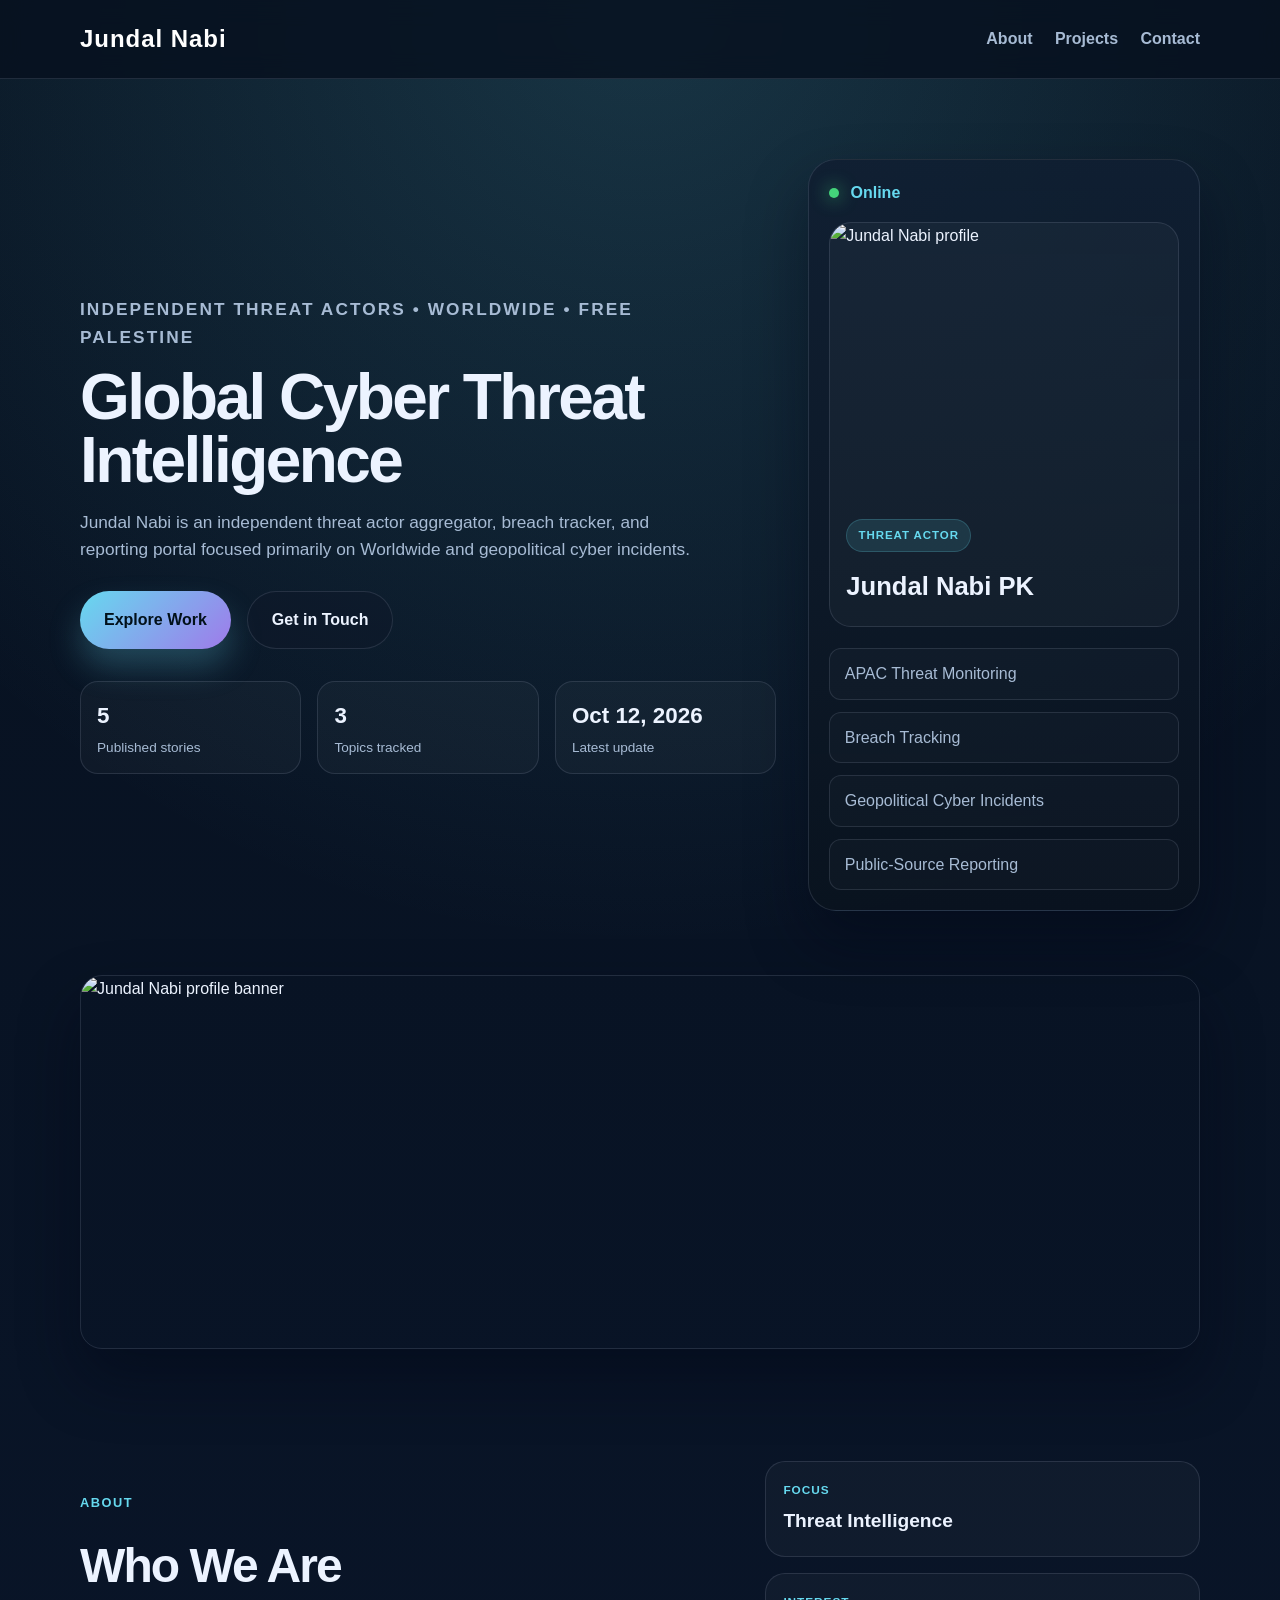
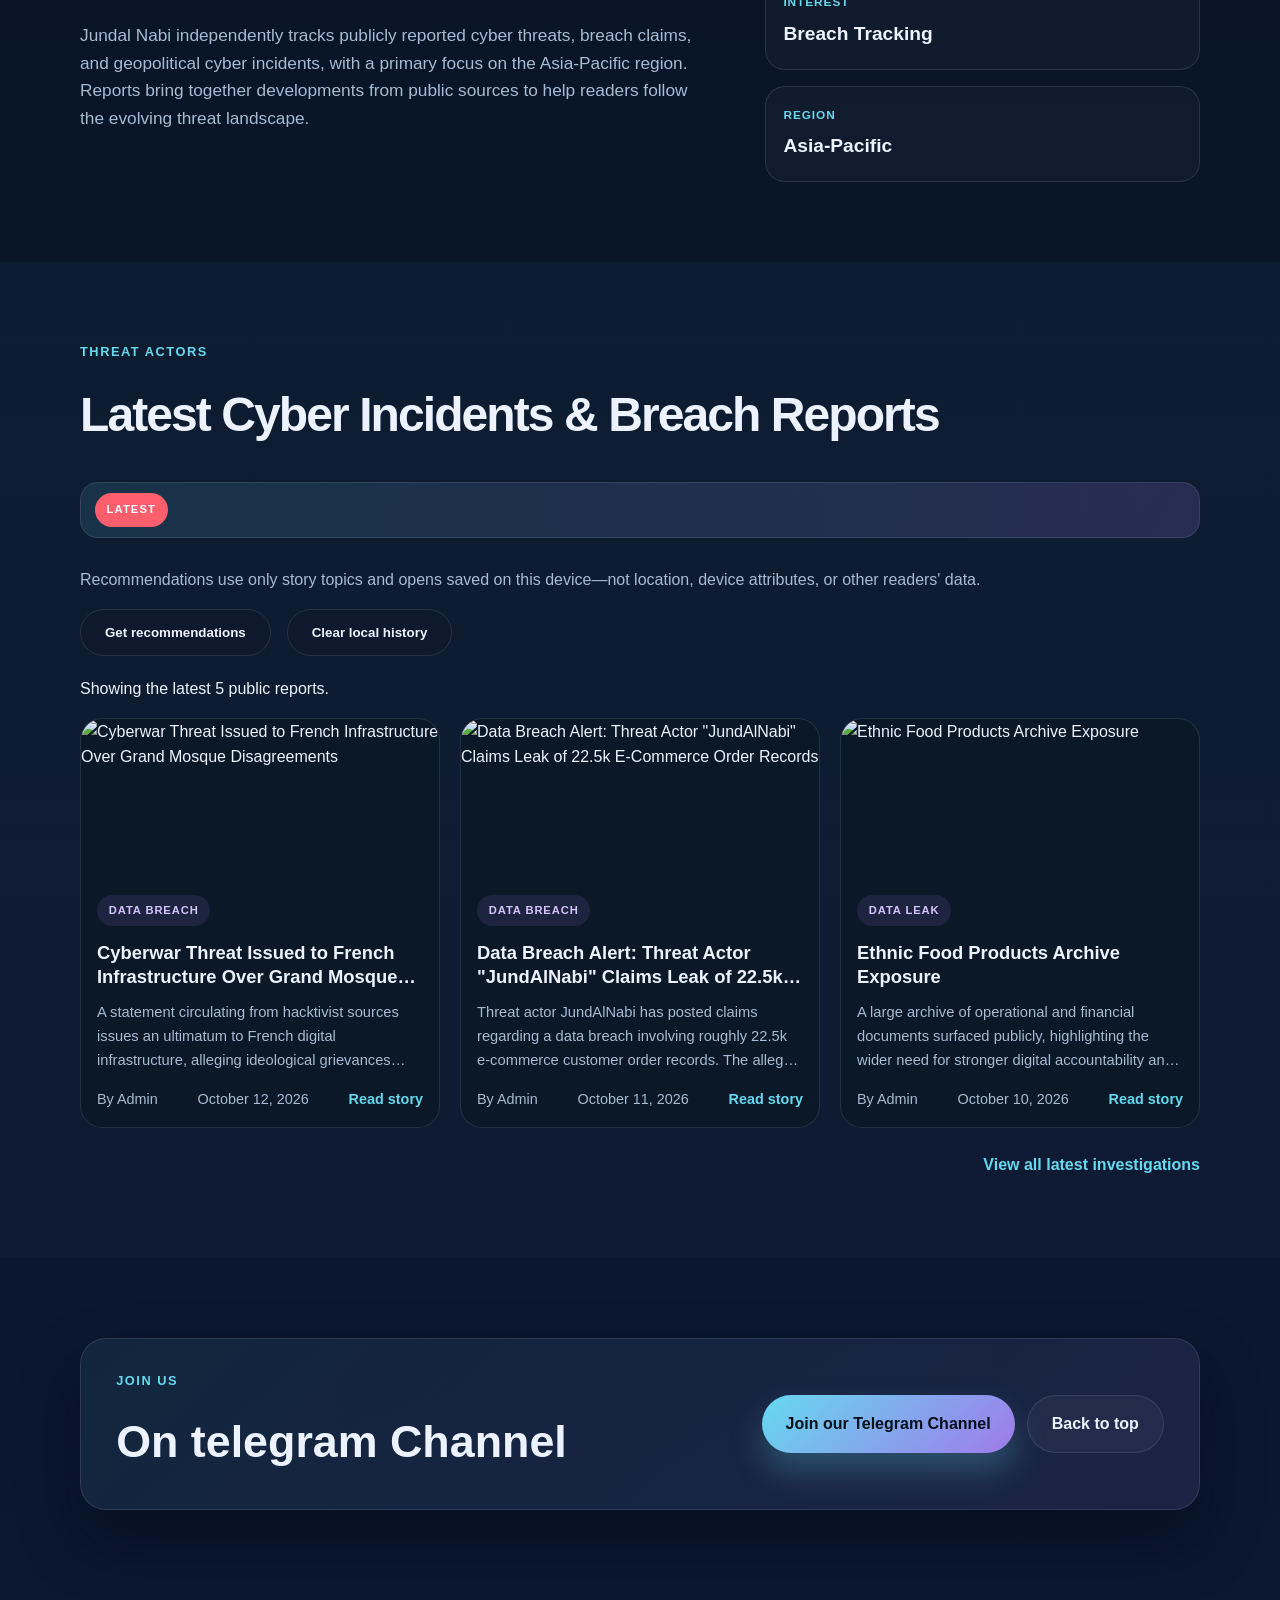
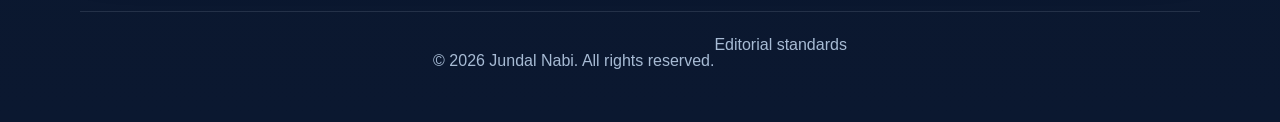
==== commit 98284b2b: "Add files via upload" ====
--- a/index.html
+++ b/index.html
@@ -1,201 +1,202 @@
-<!DOCTYPE html>
-<html lang="en">
-  <head>
-    <meta charset="UTF-8" />
-    <meta name="viewport" content="width=device-width, initial-scale=1.0" />
-    <meta name="theme-color" content="#0f172a" />
-    <meta name="robots" content="index, follow" />
-    <meta name="author" content="Jundal Nabi" />
-    <meta name="keywords" content="Jundal Nabi, threat intelligence, breach tracker, APAC, geopolitical cyber incidents" />
-    <meta
-      name="description"
-      content="Jundal Nabi is an independent threat intelligence aggregator, breach tracker, and reporting portal focused primarily on Asia-Pacific and geopolitical cyber incidents."
-    />
-    <meta name="google-site-verification" content="8DvWyfWQAUJvhz5-cQlPExHL5PBE5nxTZuLfOcIpL7c" />
-
-    <title>Jundal Nabi | Threat Actors</title>
-
-    <link rel="canonical" href="https://jundalnabi.duckdns.org/" />
-    <link rel="icon" type="image/svg+xml" href="https://pbs.twimg.com/profile_images/2040070482226298880/8kfIjdNr_400x400.jpg" />
-    <link rel="stylesheet" href="style.css?v=20261010-ticker3" />
-
-    <meta property="og:type" content="website" />
-    <meta property="og:title" content="Jundal Nabi |Threat Actors" />
-    <meta
-      property="og:description"
-      content="An independent threat intelligence aggregator, breach tracker, and reporting portal focused primarily on Asia-Pacific and geopolitical cyber incidents."
-    />
-    <meta property="og:url" content="https://jundalnabi.duckdns.org/" />
-    <meta property="og:image" content="https://pbs.twimg.com/profile_images/2040070482226298880/8kfIjdNr_400x400.jpg" />
-    <meta property="og:site_name" content="Jundal Nabi" />
-
-    <meta name="twitter:card" content="summary_large_image" />
-    <meta name="twitter:title" content="Jundal Nabi |Threat Actors" />
-    <meta
-      name="twitter:description"
-      content="An independent threat Actor aggregator, breach tracker, and reporting portal focused primarily on Worldwide and geopolitical cyber incidents."
-    />
-    <meta name="twitter:image" content="https://pbs.twimg.com/profile_images/2040070482226298880/8kfIjdNr_400x400.jpg" />
-
-    <script type="application/ld+json">
-      {
-        "@context": "https://schema.org",
-        "@graph": [
-          {
-            "@type": "WebSite",
-            "name": "Jundal Nabi",
-            "url": "https://jundalnabi.duckdns.org/"
-          },
-          {
-            "@type": "Organization",
-            "@id": "https://jundalnabi.duckdns.org/#organization",
-            "name": "Jundal Nabi",
-            "url": "https://jundalnabi.duckdns.org/",
-            "description": "An independent threat Actor aggregator, breach tracker, and reporting portal focused primarily on Worldwide and geopolitical cyber incidents.",
-            "logo": {
-              "@type": "ImageObject",
-              "url": "https://jundalnabi.duckdns.org/assets/favicon.svg"
-            }
-          }
-        ]
-      }
-    </script>
-  </head>
-
-  <body>
-    <header class="site-header" id="top">
-      <nav class="container nav" aria-label="Main navigation">
-        <div class="brand">Jundal Nabi</div>
-        <button class="nav-toggle" type="button" aria-label="Open navigation menu" aria-expanded="false" aria-controls="siteNavLinks">
-          <span></span>
-          <span></span>
-          <span></span>
-        </button>
-        <div class="nav-links" id="siteNavLinks">
-          <a href="#about">About</a>
-          <a href="#projects">Projects</a>
-          <a href="#contact">Contact</a>
-        </div>
-      </nav>
-    </header>
-
-    <main>
-      <section class="hero">
-        <div class="container hero-grid">
-          <div class="hero-copy">
-            <p class="eyebrow">Independent Threat Actors • Worldwide</p>
-            <h1>Global Cyber Threat Intelligence</h1>
-            <p>
-              Jundal Nabi is an independent threat actor aggregator, breach tracker, and reporting portal focused primarily on Worldwide and geopolitical cyber incidents.
-            </p>
-            <div class="cta-row">
-              <a class="btn btn-primary" href="#projects">Explore Work</a>
-              <a class="btn btn-secondary" href="#contact">Get in Touch</a>
-            </div>
-
-            <div class="stats" aria-label="Key statistics">
-              <a href="news.html#liveNewsList" aria-label="View all published news stories">
-                <strong id="publishedStoryCount"><!-- GENERATED_STORY_COUNT_START -->5<!-- GENERATED_STORY_COUNT_END --></strong>
-                <span>Published stories</span>
-              </a>
-              <a href="news.html#liveNewsList" aria-label="View news topics">
-                <strong id="newsTopicCount"><!-- GENERATED_TOPIC_COUNT_START -->3<!-- GENERATED_TOPIC_COUNT_END --></strong>
-                <span>Topics tracked</span>
-              </a>
-              <a href="news.html#liveNewsList" aria-label="View the latest news update">
-                <strong id="latestNewsDate"><!-- GENERATED_LATEST_DATE_START -->Oct 12, 2026<!-- GENERATED_LATEST_DATE_END --></strong>
-                <span>Latest update</span>
-              </a>
-            </div>
-          </div>
-
-          <div class="hero-panel" aria-label="Profile overview">
-            <div class="panel-top">
-              <span class="status-dot"></span>
-              <span>Online</span>
-            </div>
-
-            <div class="profile-card">
-              <img
-                class="lightbox-image"
-                src="https://pbs.twimg.com/profile_images/2040070482226298880/8kfIjdNr_400x400.jpg"
-                alt="Jundal Nabi profile"
-              />
-              <div class="profile-copy">
-                <span class="chip">Threat Actor</span>
-                <h2>Jundal Nabi PK</h2>
-              </div>
-            </div>
-
-            <ul class="skill-list">
-              <li>APAC Threat Monitoring</li>
-              <li>Breach Tracking</li>
-              <li>Geopolitical Cyber Incidents</li>
-              <li>Public-Source Reporting</li>
-            </ul>
-          </div>
-        </div>
-      </section>
-
-      <section class="hero-banner-section" aria-label="Jundal Nabi banner">
-        <div class="container">
-          <img
-            class="hero-banner-image"
-            src="https://pbs.twimg.com/profile_banners/1512442430695616523/1791144355/1500x500"
-            alt="Jundal Nabi profile banner"
-            fetchpriority="high"
-          />
-        </div>
-      </section>
-
-      <section id="about" class="section">
-        <div class="container story-grid">
-          <div class="story-copy">
-            <p class="eyebrow">About</p>
-            <h2>Who We Are</h2>
-            <p class="lead">
-              Jundal Nabi independently tracks publicly reported cyber threats, breach claims, and geopolitical cyber incidents, with a primary focus on the Asia-Pacific region. Reports bring together developments from public sources to help readers follow the evolving threat landscape.
-            </p>
-          </div>
-
-          <div class="story-panel">
-            <div class="mini-card">
-              <span>Focus</span>
-              <strong>Threat Intelligence</strong>
-            </div>
-            <div class="mini-card">
-              <span>Interest</span>
-              <strong>Breach Tracking</strong>
-            </div>
-            <div class="mini-card">
-              <span>Region</span>
-              <strong>Asia-Pacific</strong>
-            </div>
-          </div>
-        </div>
-      </section>
-
-      <section id="projects" class="section alt-section">
-        <div class="container">
-          <div class="section-heading">
-            <p class="eyebrow">Threat Actors</p>
-            <h2>Latest Cyber Incidents &amp; Breach Reports</h2>
-          </div>
-
-          <div class="breaking-strip" aria-label="Latest public investigations">
-            <span class="breaking-label">Latest</span>
-            <div class="breaking-viewport" aria-label="Breaking news headlines">
-              <div class="breaking-track"></div>
-            </div>
-          </div>
-
-          <div class="news-feed-controls">
-            <p>Recommendations use only story topics and opens saved on this device—not location, device attributes, or other readers' data.</p>
-            <button class="btn btn-secondary" id="recommendationToggle" type="button" aria-pressed="false">Get recommendations</button>
-            <button class="btn btn-secondary" id="recommendationReset" type="button">Clear local history</button>
-          </div>
-          <p class="live-news-heading" id="liveNewsStatus" role="status" aria-live="polite"><!-- GENERATED_HOME_STATUS_START -->Showing the latest 5 public reports.<!-- GENERATED_HOME_STATUS_END --></p>
-          <div class="news-list home-news-grid" id="liveNewsList" data-limit="3">
+﻿<!DOCTYPE html>
+<html lang="en">
+  <head>
+    <meta charset="UTF-8" />
+    <meta name="viewport" content="width=device-width, initial-scale=1.0" />
+    <meta name="theme-color" content="#0f172a" />
+    <meta name="robots" content="index, follow" />
+    <meta name="author" content="Jundal Nabi" />
+    <meta name="keywords" content="Jundal Nabi, threat intelligence, breach tracker, APAC, geopolitical cyber incidents" />
+    <meta
+      name="description"
+      content="Jundal Nabi is an independent threat intelligence aggregator, breach tracker, and reporting portal focused primarily on Asia-Pacific and geopolitical cyber incidents."
+    />
+    <meta name="google-site-verification" content="8DvWyfWQAUJvhz5-cQlPExHL5PBE5nxTZuLfOcIpL7c" />
+
+    <title>Jundal Nabi | Threat Actors</title>
+
+    <link rel="canonical" href="https://jundalnabi.jo3.org/" />
+    <link rel="icon" type="image/svg+xml" href="https://pbs.twimg.com/profile_images/2040070482226298880/8kfIjdNr_400x400.jpg" />
+    <link rel="stylesheet" href="style.css?v=20261010-ticker3" />
+
+    <meta property="og:type" content="website" />
+    <meta property="og:title" content="Jundal Nabi |Threat Actors" />
+    <meta
+      property="og:description"
+      content="An independent threat intelligence aggregator, breach tracker, and reporting portal focused primarily on Asia-Pacific and geopolitical cyber incidents."
+    />
+    <meta property="og:url" content="https://jundalnabi.jo3.org/" />
+    <meta property="og:image" content="https://pbs.twimg.com/profile_images/2040070482226298880/8kfIjdNr_400x400.jpg" />
+    <meta property="og:site_name" content="Jundal Nabi" />
+
+    <meta name="twitter:card" content="summary_large_image" />
+    <meta name="twitter:title" content="Jundal Nabi |Threat Actors" />
+    <meta
+      name="twitter:description"
+      content="An independent threat Actor aggregator, breach tracker, and reporting portal focused primarily on Worldwide and geopolitical cyber incidents."
+    />
+    <meta name="twitter:image" content="https://pbs.twimg.com/profile_images/2040070482226298880/8kfIjdNr_400x400.jpg" />
+    <script src="https://analytics.ahrefs.com/analytics.js" data-key="BWXJHs892o1zTukK901pJw" async></script>
+
+    <script type="application/ld+json">
+      {
+        "@context": "https://schema.org",
+        "@graph": [
+          {
+            "@type": "WebSite",
+            "name": "Jundal Nabi",
+            "url": "https://jundalnabi.jo3.org/"
+          },
+          {
+            "@type": "Organization",
+            "@id": "https://jundalnabi.jo3.org/#organization",
+            "name": "Jundal Nabi",
+            "url": "https://jundalnabi.jo3.org/",
+            "description": "An independent threat Actor aggregator, breach tracker, and reporting portal focused primarily on Worldwide and geopolitical cyber incidents.",
+            "logo": {
+              "@type": "ImageObject",
+              "url": "https://jundalnabi.jo3.org/assets/favicon.svg"
+            }
+          }
+        ]
+      }
+    </script>
+  </head>
+
+  <body>
+    <header class="site-header" id="top">
+      <nav class="container nav" aria-label="Main navigation">
+        <div class="brand">Jundal Nabi</div>
+        <button class="nav-toggle" type="button" aria-label="Open navigation menu" aria-expanded="false" aria-controls="siteNavLinks">
+          <span></span>
+          <span></span>
+          <span></span>
+        </button>
+        <div class="nav-links" id="siteNavLinks">
+          <a href="#about">About</a>
+          <a href="#projects">Projects</a>
+          <a href="#contact">Contact</a>
+        </div>
+      </nav>
+    </header>
+
+    <main>
+      <section class="hero">
+        <div class="container hero-grid">
+          <div class="hero-copy">
+            <p class="eyebrow">Independent Threat Actors • Worldwide • Free Palestine</p>
+            <h1>Global Cyber Threat Intelligence</h1>
+            <p>
+              Jundal Nabi is an independent threat actor aggregator, breach tracker, and reporting portal focused primarily on Worldwide and geopolitical cyber incidents.
+            </p>
+            <div class="cta-row">
+              <a class="btn btn-primary" href="#projects">Explore Work</a>
+              <a class="btn btn-secondary" href="#contact">Get in Touch</a>
+            </div>
+
+            <div class="stats" aria-label="Key statistics">
+              <a href="news.html#liveNewsList" aria-label="View all published news stories">
+                <strong id="publishedStoryCount"><!-- GENERATED_STORY_COUNT_START -->5<!-- GENERATED_STORY_COUNT_END --></strong>
+                <span>Published stories</span>
+              </a>
+              <a href="news.html#liveNewsList" aria-label="View news topics">
+                <strong id="newsTopicCount"><!-- GENERATED_TOPIC_COUNT_START -->3<!-- GENERATED_TOPIC_COUNT_END --></strong>
+                <span>Topics tracked</span>
+              </a>
+              <a href="news.html#liveNewsList" aria-label="View the latest news update">
+                <strong id="latestNewsDate"><!-- GENERATED_LATEST_DATE_START -->Oct 12, 2026<!-- GENERATED_LATEST_DATE_END --></strong>
+                <span>Latest update</span>
+              </a>
+            </div>
+          </div>
+
+          <div class="hero-panel" aria-label="Profile overview">
+            <div class="panel-top">
+              <span class="status-dot"></span>
+              <span>Online</span>
+            </div>
+
+            <div class="profile-card">
+              <img
+                class="lightbox-image"
+                src="https://pbs.twimg.com/profile_images/2040070482226298880/8kfIjdNr_400x400.jpg"
+                alt="Jundal Nabi profile"
+              />
+              <div class="profile-copy">
+                <span class="chip">Threat Actor</span>
+                <h2>Jundal Nabi PK</h2>
+              </div>
+            </div>
+
+            <ul class="skill-list">
+              <li>APAC Threat Monitoring</li>
+              <li>Breach Tracking</li>
+              <li>Geopolitical Cyber Incidents</li>
+              <li>Public-Source Reporting</li>
+            </ul>
+          </div>
+        </div>
+      </section>
+
+      <section class="hero-banner-section" aria-label="Jundal Nabi banner">
+        <div class="container">
+          <img
+            class="hero-banner-image"
+            src="https://pbs.twimg.com/profile_banners/1512442430695616523/1791144355/1500x500"
+            alt="Jundal Nabi profile banner"
+            fetchpriority="high"
+          />
+        </div>
+      </section>
+
+      <section id="about" class="section">
+        <div class="container story-grid">
+          <div class="story-copy">
+            <p class="eyebrow">About</p>
+            <h2>Who We Are</h2>
+            <p class="lead">
+              Jundal Nabi independently tracks publicly reported cyber threats, breach claims, and geopolitical cyber incidents, with a primary focus on the Asia-Pacific region. Reports bring together developments from public sources to help readers follow the evolving threat landscape.
+            </p>
+          </div>
+
+          <div class="story-panel">
+            <div class="mini-card">
+              <span>Focus</span>
+              <strong>Threat Intelligence</strong>
+            </div>
+            <div class="mini-card">
+              <span>Interest</span>
+              <strong>Breach Tracking</strong>
+            </div>
+            <div class="mini-card">
+              <span>Region</span>
+              <strong>Asia-Pacific</strong>
+            </div>
+          </div>
+        </div>
+      </section>
+
+      <section id="projects" class="section alt-section">
+        <div class="container">
+          <div class="section-heading">
+            <p class="eyebrow">Threat Actors</p>
+            <h2>Latest Cyber Incidents &amp; Breach Reports</h2>
+          </div>
+
+          <div class="breaking-strip" aria-label="Latest public investigations">
+            <span class="breaking-label">Latest</span>
+            <div class="breaking-viewport" aria-label="Breaking news headlines">
+              <div class="breaking-track"></div>
+            </div>
+          </div>
+
+          <div class="news-feed-controls">
+            <p>Recommendations use only story topics and opens saved on this device—not location, device attributes, or other readers' data.</p>
+            <button class="btn btn-secondary" id="recommendationToggle" type="button" aria-pressed="false">Get recommendations</button>
+            <button class="btn btn-secondary" id="recommendationReset" type="button">Clear local history</button>
+          </div>
+          <p class="live-news-heading" id="liveNewsStatus" role="status" aria-live="polite"><!-- GENERATED_HOME_STATUS_START -->Showing the latest 5 public reports.<!-- GENERATED_HOME_STATUS_END --></p>
+          <div class="news-list home-news-grid" id="liveNewsList" data-limit="3">
             <!-- GENERATED_HOME_NEWS_START --><article class="news-summary-card">
   <img src="https://i.ibb.co/ksHyZrWp/Gemini-Generated-Image-j9xayzj9xayzj9xa.jpg" alt="Cyberwar Threat Issued to French Infrastructure Over Grand Mosque Disagreements" loading="lazy" class="lightbox-image" />
   <div class="news-summary-body">
@@ -208,7 +209,7 @@
       <a href="news/cyberwar-threat-issued-to-french-infrastructure-over-grand-mosque-disagreements-udybvi.html">Read story</a>
     </div>
   </div>
-</article>
+</article>
 <article class="news-summary-card">
   <img src="https://i.ibb.co/9H6pcdMJ/Gemini-Generated-Image-t9cvb0t9cvb0t9cv.jpg" alt="Data Breach Alert: Threat Actor &quot;JundAlNabi&quot; Claims Leak of 22.5k E-Commerce Order Records" loading="lazy" class="lightbox-image" />
   <div class="news-summary-body">
@@ -221,13 +222,13 @@
       <a href="news/data-breach-alert-threat-actor-jundalnabi-claims-leak-of-22-5k-e-commerce-order-records-heb9gq.html">Read story</a>
     </div>
   </div>
-</article>
+</article>
 <article class="news-summary-card">
   <img src="https://pbs.twimg.com/media/HTz90iJbUAA_l6v?format=jpg&amp;name=large" alt="Ethnic Food Products Archive Exposure" loading="lazy" class="lightbox-image" />
   <div class="news-summary-body">
     <span class="tag">Data Leak</span>
     <h2>Ethnic Food Products Archive Exposure</h2>
-    <p>A large archive of operational and financial documents surfaced publicly, highlighting
+    <p>A large archive of operational and financial documents surfaced publicly, highlighting
 the wider need for stronger digital accountability and hygiene.</p>
     <div class="meta-row">
       <span class="author">By Admin</span>
@@ -235,47 +236,47 @@
       <a href="news/ethnic-food-products-archive-exposure-jfojqz.html">Read story</a>
     </div>
   </div>
-</article><!-- GENERATED_HOME_NEWS_END -->
-          </div>
-
-          <div class="news-archive-link">
-            <a href="news.html">View all latest investigations</a>
-          </div>
-        </div>
-      </section>
-
-      <section id="contact" class="section">
-        <div class="container contact-box">
-          <div>
-            <p class="eyebrow">Join Us</p>
-            <h2>On telegram Channel</h2>
-          </div>
-          <div class="contact-actions">
-            <a class="btn btn-primary" href="https://t.me/+gNBHE0cuzqwxMzI0" target="_blank" rel="noopener noreferrer">Join our Telegram Channel</a>
-            <a class="btn btn-secondary dark" href="#top">Back to top</a>
-          </div>
-        </div>
-      </section>
-    </main>
-
-    <footer class="site-footer">
-      <div class="container footer-inner">
-        <p>© <span data-year></span> Jundal Nabi. All rights reserved.</p>
-        <a href="editorial-standards.html">Editorial standards</a>
-      </div>
-    </footer>
-
-    <div class="image-modal" id="imageModal" aria-hidden="true">
-      <div class="image-modal-backdrop" data-close="true"></div>
-      <div class="image-modal-dialog" role="dialog" aria-modal="true" aria-labelledby="imageModalTitle">
-        <button class="image-modal-close" type="button" aria-label="Close image preview">×</button>
-        <img id="modalImage" src="" alt="Expanded preview" />
-        <p id="imageModalTitle">Preview</p>
-      </div>
-    </div>
-
-    <script src="script.js?v=20261012-live-news1"></script>
-    <script type="module" src="firebase.js"></script>
-    <script type="module" src="news-feed.js?v=20261012-static-stories1"></script>
-  </body>
-</html>
+</article><!-- GENERATED_HOME_NEWS_END -->
+          </div>
+
+          <div class="news-archive-link">
+            <a href="news.html">View all latest investigations</a>
+          </div>
+        </div>
+      </section>
+
+      <section id="contact" class="section">
+        <div class="container contact-box">
+          <div>
+            <p class="eyebrow">Join Us</p>
+            <h2>On telegram Channel</h2>
+          </div>
+          <div class="contact-actions">
+            <a class="btn btn-primary" href="https://t.me/+gNBHE0cuzqwxMzI0" target="_blank" rel="noopener noreferrer">Join our Telegram Channel</a>
+            <a class="btn btn-secondary dark" href="#top">Back to top</a>
+          </div>
+        </div>
+      </section>
+    </main>
+
+    <footer class="site-footer">
+      <div class="container footer-inner">
+        <p>© <span data-year></span> Jundal Nabi. All rights reserved.</p>
+        <a href="editorial-standards.html">Editorial standards</a>
+      </div>
+    </footer>
+
+    <div class="image-modal" id="imageModal" aria-hidden="true">
+      <div class="image-modal-backdrop" data-close="true"></div>
+      <div class="image-modal-dialog" role="dialog" aria-modal="true" aria-labelledby="imageModalTitle">
+        <button class="image-modal-close" type="button" aria-label="Close image preview">×</button>
+        <img id="modalImage" src="" alt="Expanded preview" />
+        <p id="imageModalTitle">Preview</p>
+      </div>
+    </div>
+
+    <script src="script.js?v=20261012-live-news1"></script>
+    <script type="module" src="firebase.js"></script>
+    <script type="module" src="news-feed.js?v=20261012-static-stories1"></script>
+  </body>
+</html>
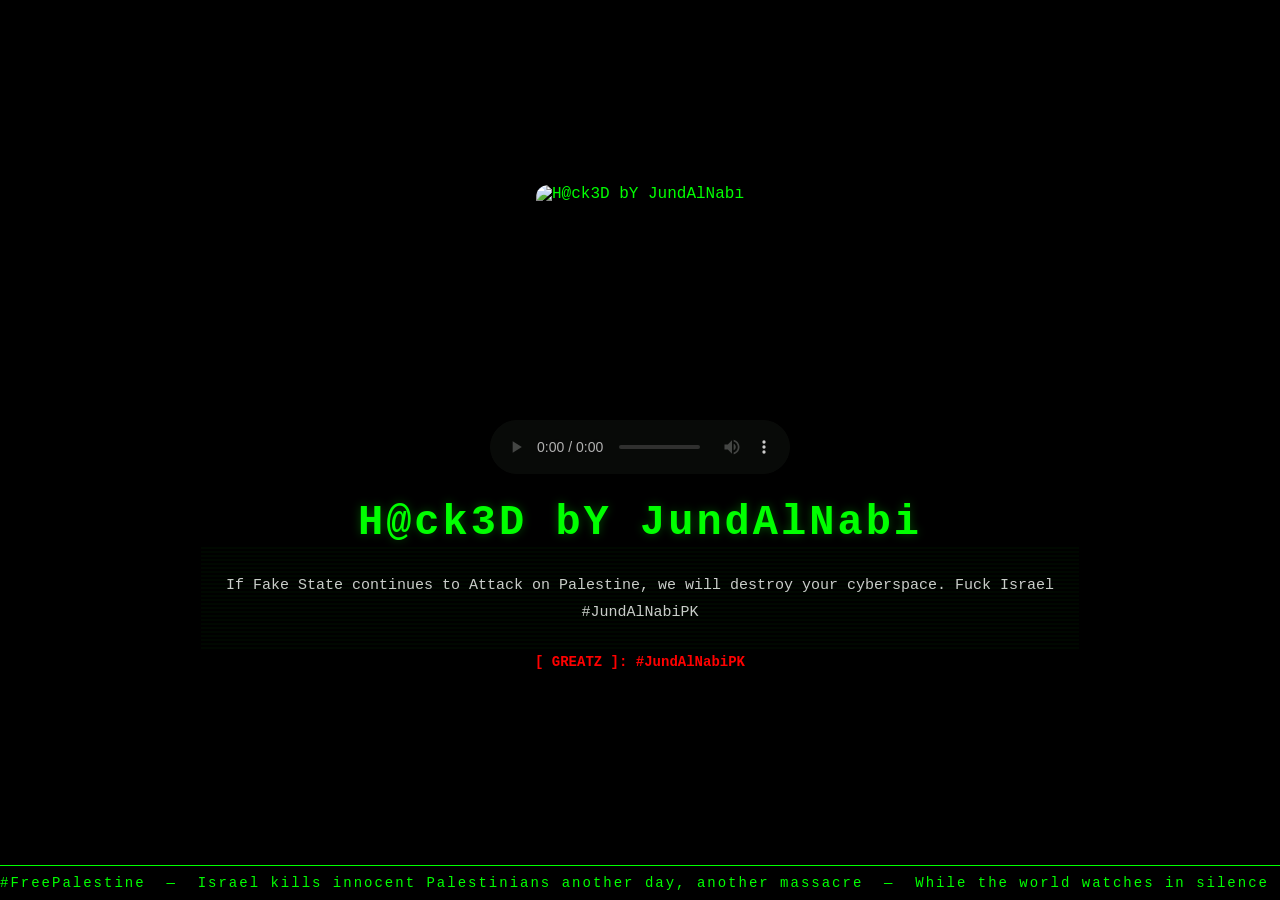
==== commit ad20e0f7: "Add files via upload" ====
--- a/index.html
+++ b/index.html
@@ -1,282 +1,601 @@
-﻿<!DOCTYPE html>
-<html lang="en">
-  <head>
-    <meta charset="UTF-8" />
-    <meta name="viewport" content="width=device-width, initial-scale=1.0" />
-    <meta name="theme-color" content="#0f172a" />
-    <meta name="robots" content="index, follow" />
-    <meta name="author" content="Jundal Nabi" />
-    <meta name="keywords" content="Jundal Nabi, threat intelligence, breach tracker, APAC, geopolitical cyber incidents" />
-    <meta
-      name="description"
-      content="Jundal Nabi is an independent threat intelligence aggregator, breach tracker, and reporting portal focused primarily on Asia-Pacific and geopolitical cyber incidents."
-    />
-    <meta name="google-site-verification" content="8DvWyfWQAUJvhz5-cQlPExHL5PBE5nxTZuLfOcIpL7c" />
-
-    <title>Jundal Nabi | Threat Actors</title>
-
-    <link rel="canonical" href="https://jundalnabi.jo3.org/" />
-    <link rel="icon" type="image/svg+xml" href="https://pbs.twimg.com/profile_images/2040070482226298880/8kfIjdNr_400x400.jpg" />
-    <link rel="stylesheet" href="style.css?v=20261010-ticker3" />
-
-    <meta property="og:type" content="website" />
-    <meta property="og:title" content="Jundal Nabi |Threat Actors" />
-    <meta
-      property="og:description"
-      content="An independent threat intelligence aggregator, breach tracker, and reporting portal focused primarily on Asia-Pacific and geopolitical cyber incidents."
-    />
-    <meta property="og:url" content="https://jundalnabi.jo3.org/" />
-    <meta property="og:image" content="https://pbs.twimg.com/profile_images/2040070482226298880/8kfIjdNr_400x400.jpg" />
-    <meta property="og:site_name" content="Jundal Nabi" />
-
-    <meta name="twitter:card" content="summary_large_image" />
-    <meta name="twitter:title" content="Jundal Nabi |Threat Actors" />
-    <meta
-      name="twitter:description"
-      content="An independent threat Actor aggregator, breach tracker, and reporting portal focused primarily on Worldwide and geopolitical cyber incidents."
-    />
-    <meta name="twitter:image" content="https://pbs.twimg.com/profile_images/2040070482226298880/8kfIjdNr_400x400.jpg" />
-    <script src="https://analytics.ahrefs.com/analytics.js" data-key="BWXJHs892o1zTukK901pJw" async></script>
-
-    <script type="application/ld+json">
-      {
-        "@context": "https://schema.org",
-        "@graph": [
-          {
-            "@type": "WebSite",
-            "name": "Jundal Nabi",
-            "url": "https://jundalnabi.jo3.org/"
-          },
-          {
-            "@type": "Organization",
-            "@id": "https://jundalnabi.jo3.org/#organization",
-            "name": "Jundal Nabi",
-            "url": "https://jundalnabi.jo3.org/",
-            "description": "An independent threat Actor aggregator, breach tracker, and reporting portal focused primarily on Worldwide and geopolitical cyber incidents.",
-            "logo": {
-              "@type": "ImageObject",
-              "url": "https://jundalnabi.jo3.org/assets/favicon.svg"
-            }
-          }
-        ]
-      }
-    </script>
-  </head>
-
-  <body>
-    <header class="site-header" id="top">
-      <nav class="container nav" aria-label="Main navigation">
-        <div class="brand">Jundal Nabi</div>
-        <button class="nav-toggle" type="button" aria-label="Open navigation menu" aria-expanded="false" aria-controls="siteNavLinks">
-          <span></span>
-          <span></span>
-          <span></span>
-        </button>
-        <div class="nav-links" id="siteNavLinks">
-          <a href="#about">About</a>
-          <a href="#projects">Projects</a>
-          <a href="#contact">Contact</a>
-        </div>
-      </nav>
-    </header>
-
-    <main>
-      <section class="hero">
-        <div class="container hero-grid">
-          <div class="hero-copy">
-            <p class="eyebrow">Independent Threat Actors • Worldwide • Free Palestine</p>
-            <h1>Global Cyber Threat Intelligence</h1>
-            <p>
-              Jundal Nabi is an independent threat actor aggregator, breach tracker, and reporting portal focused primarily on Worldwide and geopolitical cyber incidents.
-            </p>
-            <div class="cta-row">
-              <a class="btn btn-primary" href="#projects">Explore Work</a>
-              <a class="btn btn-secondary" href="#contact">Get in Touch</a>
-            </div>
-
-            <div class="stats" aria-label="Key statistics">
-              <a href="news.html#liveNewsList" aria-label="View all published news stories">
-                <strong id="publishedStoryCount"><!-- GENERATED_STORY_COUNT_START -->5<!-- GENERATED_STORY_COUNT_END --></strong>
-                <span>Published stories</span>
-              </a>
-              <a href="news.html#liveNewsList" aria-label="View news topics">
-                <strong id="newsTopicCount"><!-- GENERATED_TOPIC_COUNT_START -->3<!-- GENERATED_TOPIC_COUNT_END --></strong>
-                <span>Topics tracked</span>
-              </a>
-              <a href="news.html#liveNewsList" aria-label="View the latest news update">
-                <strong id="latestNewsDate"><!-- GENERATED_LATEST_DATE_START -->Oct 12, 2026<!-- GENERATED_LATEST_DATE_END --></strong>
-                <span>Latest update</span>
-              </a>
-            </div>
-          </div>
-
-          <div class="hero-panel" aria-label="Profile overview">
-            <div class="panel-top">
-              <span class="status-dot"></span>
-              <span>Online</span>
-            </div>
-
-            <div class="profile-card">
-              <img
-                class="lightbox-image"
-                src="https://pbs.twimg.com/profile_images/2040070482226298880/8kfIjdNr_400x400.jpg"
-                alt="Jundal Nabi profile"
-              />
-              <div class="profile-copy">
-                <span class="chip">Threat Actor</span>
-                <h2>Jundal Nabi PK</h2>
-              </div>
-            </div>
-
-            <ul class="skill-list">
-              <li>APAC Threat Monitoring</li>
-              <li>Breach Tracking</li>
-              <li>Geopolitical Cyber Incidents</li>
-              <li>Public-Source Reporting</li>
-            </ul>
-          </div>
-        </div>
-      </section>
-
-      <section class="hero-banner-section" aria-label="Jundal Nabi banner">
-        <div class="container">
-          <img
-            class="hero-banner-image"
-            src="https://pbs.twimg.com/profile_banners/1512442430695616523/1791144355/1500x500"
-            alt="Jundal Nabi profile banner"
-            fetchpriority="high"
-          />
-        </div>
-      </section>
-
-      <section id="about" class="section">
-        <div class="container story-grid">
-          <div class="story-copy">
-            <p class="eyebrow">About</p>
-            <h2>Who We Are</h2>
-            <p class="lead">
-              Jundal Nabi independently tracks publicly reported cyber threats, breach claims, and geopolitical cyber incidents, with a primary focus on the Asia-Pacific region. Reports bring together developments from public sources to help readers follow the evolving threat landscape.
-            </p>
-          </div>
-
-          <div class="story-panel">
-            <div class="mini-card">
-              <span>Focus</span>
-              <strong>Threat Intelligence</strong>
-            </div>
-            <div class="mini-card">
-              <span>Interest</span>
-              <strong>Breach Tracking</strong>
-            </div>
-            <div class="mini-card">
-              <span>Region</span>
-              <strong>Asia-Pacific</strong>
-            </div>
-          </div>
-        </div>
-      </section>
-
-      <section id="projects" class="section alt-section">
-        <div class="container">
-          <div class="section-heading">
-            <p class="eyebrow">Threat Actors</p>
-            <h2>Latest Cyber Incidents &amp; Breach Reports</h2>
-          </div>
-
-          <div class="breaking-strip" aria-label="Latest public investigations">
-            <span class="breaking-label">Latest</span>
-            <div class="breaking-viewport" aria-label="Breaking news headlines">
-              <div class="breaking-track"></div>
-            </div>
-          </div>
-
-          <div class="news-feed-controls">
-            <p>Recommendations use only story topics and opens saved on this device—not location, device attributes, or other readers' data.</p>
-            <button class="btn btn-secondary" id="recommendationToggle" type="button" aria-pressed="false">Get recommendations</button>
-            <button class="btn btn-secondary" id="recommendationReset" type="button">Clear local history</button>
-          </div>
-          <p class="live-news-heading" id="liveNewsStatus" role="status" aria-live="polite"><!-- GENERATED_HOME_STATUS_START -->Showing the latest 5 public reports.<!-- GENERATED_HOME_STATUS_END --></p>
-          <div class="news-list home-news-grid" id="liveNewsList" data-limit="3">
-            <!-- GENERATED_HOME_NEWS_START --><article class="news-summary-card">
-  <img src="https://i.ibb.co/ksHyZrWp/Gemini-Generated-Image-j9xayzj9xayzj9xa.jpg" alt="Cyberwar Threat Issued to French Infrastructure Over Grand Mosque Disagreements" loading="lazy" class="lightbox-image" />
-  <div class="news-summary-body">
-    <span class="tag">Data Breach</span>
-    <h2>Cyberwar Threat Issued to French Infrastructure Over Grand Mosque Disagreements</h2>
-    <p>A statement circulating from hacktivist sources issues an ultimatum to French digital infrastructure, alleging ideological grievances involving French religious institutions and secret document distribution.</p>
-    <div class="meta-row">
-      <span class="author">By Admin</span>
-      <time datetime="2026-10-12T06:28:56.4410000Z">October 12, 2026</time>
-      <a href="news/cyberwar-threat-issued-to-french-infrastructure-over-grand-mosque-disagreements-udybvi.html">Read story</a>
-    </div>
-  </div>
-</article>
-<article class="news-summary-card">
-  <img src="https://i.ibb.co/9H6pcdMJ/Gemini-Generated-Image-t9cvb0t9cvb0t9cv.jpg" alt="Data Breach Alert: Threat Actor &quot;JundAlNabi&quot; Claims Leak of 22.5k E-Commerce Order Records" loading="lazy" class="lightbox-image" />
-  <div class="news-summary-body">
-    <span class="tag">Data Breach</span>
-    <h2>Data Breach Alert: Threat Actor &quot;JundAlNabi&quot; Claims Leak of 22.5k E-Commerce Order Records</h2>
-    <p>Threat actor JundAlNabi has posted claims regarding a data breach involving roughly 22.5k e-commerce customer order records. The alleged leak includes order tracking statuses, customer contact and shipping details, transaction identifiers, and marketing attribution data.</p>
-    <div class="meta-row">
-      <span class="author">By Admin</span>
-      <time datetime="2026-10-11T16:55:25.8360000Z">October 11, 2026</time>
-      <a href="news/data-breach-alert-threat-actor-jundalnabi-claims-leak-of-22-5k-e-commerce-order-records-heb9gq.html">Read story</a>
-    </div>
-  </div>
-</article>
-<article class="news-summary-card">
-  <img src="https://pbs.twimg.com/media/HTz90iJbUAA_l6v?format=jpg&amp;name=large" alt="Ethnic Food Products Archive Exposure" loading="lazy" class="lightbox-image" />
-  <div class="news-summary-body">
-    <span class="tag">Data Leak</span>
-    <h2>Ethnic Food Products Archive Exposure</h2>
-    <p>A large archive of operational and financial documents surfaced publicly, highlighting
-the wider need for stronger digital accountability and hygiene.</p>
-    <div class="meta-row">
-      <span class="author">By Admin</span>
-      <time datetime="2026-10-10T11:21:29.1580000Z">October 10, 2026</time>
-      <a href="news/ethnic-food-products-archive-exposure-jfojqz.html">Read story</a>
-    </div>
-  </div>
-</article><!-- GENERATED_HOME_NEWS_END -->
-          </div>
-
-          <div class="news-archive-link">
-            <a href="news.html">View all latest investigations</a>
-          </div>
-        </div>
-      </section>
-
-      <section id="contact" class="section">
-        <div class="container contact-box">
-          <div>
-            <p class="eyebrow">Join Us</p>
-            <h2>On telegram Channel</h2>
-          </div>
-          <div class="contact-actions">
-            <a class="btn btn-primary" href="https://t.me/+gNBHE0cuzqwxMzI0" target="_blank" rel="noopener noreferrer">Join our Telegram Channel</a>
-            <a class="btn btn-secondary dark" href="#top">Back to top</a>
-          </div>
-        </div>
-      </section>
-    </main>
-
-    <footer class="site-footer">
-      <div class="container footer-inner">
-        <p>© <span data-year></span> Jundal Nabi. All rights reserved.</p>
-        <a href="editorial-standards.html">Editorial standards</a>
-      </div>
-    </footer>
-
-    <div class="image-modal" id="imageModal" aria-hidden="true">
-      <div class="image-modal-backdrop" data-close="true"></div>
-      <div class="image-modal-dialog" role="dialog" aria-modal="true" aria-labelledby="imageModalTitle">
-        <button class="image-modal-close" type="button" aria-label="Close image preview">×</button>
-        <img id="modalImage" src="" alt="Expanded preview" />
-        <p id="imageModalTitle">Preview</p>
-      </div>
-    </div>
-
-    <script src="script.js?v=20261012-live-news1"></script>
-    <script type="module" src="firebase.js"></script>
-    <script type="module" src="news-feed.js?v=20261012-static-stories1"></script>
-  </body>
-</html>
+<!doctype html>
+<html lang="en">
+
+<head>
+  <meta charset="UTF-8" />
+  <meta name="viewport" content="width=device-width, initial-scale=1.0" />
+  <title>H@ck3D bY JundAlNabi</title>
+  <link rel="icon" type="image/png" href="https://i.ibb.co/93dmcRt9/image.jpg" />
+  <style>
+    :root {
+      --primary-green: #00ff00;
+      --accent-yellow: #ffff00;
+      --dark-bg: #000000;
+      --text-muted: #cccccc;
+    }
+
+    * {
+      margin: 0;
+      padding: 0;
+      box-sizing: border-box;
+    }
+
+    body {
+      background: var(--dark-bg);
+      color: var(--primary-green);
+      font-family: "Courier New", monospace;
+      text-align: center;
+      display: flex;
+      flex-direction: column;
+      align-items: center;
+      justify-content: center;
+      padding: 40px 20px 80px;
+      min-height: 100vh;
+    }
+
+    .gallery {
+      display: flex;
+      flex-wrap: wrap;
+      justify-content: center;
+      align-items: center;
+      gap: 20px;
+      margin: 0px;
+      max-width: 1400px;
+    }
+
+
+    .glitch-wrapper {
+      position: relative;
+      display: flex;
+      width: 100%;
+      height: 220px;
+      border-radius: 12px;
+      background: #000;
+      overflow: hidden;
+    }
+
+
+    .glitch-frame {
+      position: relative;
+      width: 100%;
+      height: 100%;
+      overflow: hidden;
+      z-index: 1;
+    }
+
+
+    .glitch-frame img {
+      width: 100%;
+      height: 100%;
+      object-fit: contain;
+      display: block;
+      animation: rgbSplit 4s infinite linear;
+    }
+
+
+    .glitch-frame::before,
+    .glitch-frame::after {
+      content: "";
+      position: absolute;
+      top: 0;
+      left: 0;
+      width: 100%;
+      height: 100%;
+      background-size: contain;
+      background-position: center;
+      background-repeat: no-repeat;
+      pointer-events: none;
+      z-index: 2;
+      mix-blend-mode: screen;
+      opacity: 0;
+      animation: glitchShift 3s infinite steps(1);
+      background-image: var(--glitch-img);
+    }
+
+    .glitch-frame::after {
+      mix-blend-mode: difference;
+      animation: glitchShift2 2.5s infinite steps(1);
+    }
+
+    @keyframes glitchShift {
+
+      0%,
+      100% {
+        opacity: 0;
+        clip-path: inset(0 0 0 0);
+      }
+
+      5% {
+        opacity: 0.8;
+        clip-path: inset(20% 0 60% 0);
+        transform: translate(-4px, 2px);
+      }
+
+      10% {
+        opacity: 0.6;
+        clip-path: inset(50% 0 10% 0);
+        transform: translate(5px, -3px);
+      }
+
+      15% {
+        opacity: 0;
+      }
+
+      45% {
+        opacity: 0;
+      }
+
+      50% {
+        opacity: 0.7;
+        clip-path: inset(70% 0 5% 0);
+        transform: translate(-5px, 0);
+      }
+
+      55% {
+        opacity: 0;
+      }
+
+      75% {
+        opacity: 0;
+      }
+
+      80% {
+        opacity: 0.5;
+        clip-path: inset(5% 0 75% 0);
+        transform: translate(3px, 4px);
+      }
+
+      85% {
+        opacity: 0;
+      }
+    }
+
+    @keyframes glitchShift2 {
+
+      0%,
+      100% {
+        opacity: 0;
+      }
+
+      3% {
+        opacity: 0.7;
+        clip-path: inset(35% 0 45% 0);
+        transform: translate(4px, -2px);
+      }
+
+      8% {
+        opacity: 0;
+      }
+
+      30% {
+        opacity: 0;
+      }
+
+      33% {
+        opacity: 0.6;
+        clip-path: inset(10% 0 65% 0);
+        transform: translate(-6px, 3px);
+      }
+
+      38% {
+        opacity: 0;
+      }
+
+      60% {
+        opacity: 0;
+      }
+
+      63% {
+        opacity: 0.5;
+        clip-path: inset(55% 0 25% 0);
+        transform: translate(2px, -5px);
+      }
+
+      68% {
+        opacity: 0;
+      }
+    }
+
+    @keyframes rgbSplit {
+
+      0%,
+      92%,
+      100% {
+        filter: drop-shadow(0 0 0 transparent);
+      }
+
+      94% {
+        filter: drop-shadow(-3px 0 0 #f0f) drop-shadow(3px 0 0 #0ff);
+      }
+
+      95% {
+        filter: drop-shadow(0 0 0 transparent);
+      }
+
+      96% {
+        filter: drop-shadow(-5px 0 0 #f0f) drop-shadow(5px 0 0 #0ff);
+      }
+
+      97% {
+        filter: drop-shadow(0 0 0 transparent);
+      }
+    }
+
+    h1 {
+      color: var(--primary-green);
+      font-size: clamp(24px, 5vw, 42px);
+      margin: 20px 0 0px;
+      letter-spacing: 3px;
+      text-shadow: 0 0 10px rgba(0, 255, 0, 0.3);
+      animation: flicker 4s infinite;
+    }
+
+    @keyframes flicker {
+
+      0%,
+      100% {
+        opacity: 1;
+      }
+
+      41% {
+        opacity: 1;
+      }
+
+      42% {
+        opacity: 0.1;
+      }
+
+      43% {
+        opacity: 1;
+      }
+
+      45% {
+        opacity: 1;
+      }
+
+      46% {
+        opacity: 0.2;
+      }
+
+      47% {
+        opacity: 1;
+      }
+
+      91% {
+        opacity: 1;
+      }
+
+      92% {
+        opacity: 0.1;
+      }
+
+      93% {
+        opacity: 1;
+      }
+    }
+
+    h2 {
+      color: var(--accent-yellow);
+      font-size: clamp(18px, 4vw, 28px);
+      margin: 0px 0;
+      text-shadow: 0 0 15px var(--accent-yellow);
+      animation: glitchText 3s infinite;
+    }
+
+    @keyframes glitchText {
+
+      0%,
+      100% {
+        transform: skew(0deg);
+        text-shadow: 0 0 15px var(--accent-yellow);
+      }
+
+      3% {
+        transform: skew(2deg);
+        text-shadow: -3px 0 #f0f, 3px 0 #0ff;
+      }
+
+      6% {
+        transform: skew(0deg);
+        text-shadow: 0 0 15px var(--accent-yellow);
+      }
+
+      50% {
+        transform: skew(0deg);
+      }
+
+      53% {
+        transform: skew(-2deg);
+        text-shadow: 4px 0 #f0f, -4px 0 #0ff;
+      }
+
+      56% {
+        transform: skew(0deg);
+        text-shadow: 0 0 15px var(--accent-yellow);
+      }
+    }
+
+    .message {
+      color: var(--text-muted);
+      font-size: 15px;
+      margin: 0px;
+      line-height: 1.8;
+      padding: 25px;
+      border-radius: 8px;
+      position: relative;
+      background: rgba(0, 0, 0, 0.8);
+      text-align: center;
+    }
+
+    .message::after {
+      content: "";
+      position: absolute;
+      top: 0;
+      left: 0;
+      width: 100%;
+      height: 100%;
+      background: repeating-linear-gradient(0deg,
+          transparent,
+          transparent 2px,
+          rgba(0, 255, 0, 0.03) 2px,
+          rgba(0, 255, 0, 0.03) 4px);
+      pointer-events: none;
+      z-index: 2;
+    }
+
+    .credits {
+      color: #ff0000;
+      font-size: 14px;
+      margin-top: 0px;
+      line-height: 1.7;
+      width: 100%;
+      margin-left: auto;
+      margin-right: auto;
+      font-weight: bold;
+    }
+
+    .status {
+      color: var(--accent-yellow);
+      font-size: 13px;
+      margin-top: 10px;
+    }
+
+    hr {
+      border: none;
+      border-top: 1px solid var(--primary-green);
+      margin: 30px auto 20px;
+      max-width: 400px;
+      opacity: 0.5;
+    }
+
+
+    .static-burst {
+      position: fixed;
+      top: 0;
+      left: 0;
+      width: 100%;
+      height: 100%;
+      pointer-events: none;
+      z-index: 999;
+      opacity: 0;
+      background: rgba(255, 255, 255, 0.03);
+      animation: staticFlash 5s infinite;
+    }
+
+    @keyframes staticFlash {
+
+      0%,
+      95%,
+      100% {
+        opacity: 0;
+      }
+
+      96% {
+        opacity: 0.15;
+      }
+
+      97% {
+        opacity: 0;
+      }
+    }
+
+
+    .marquee-container {
+      position: fixed;
+      bottom: 0px;
+      left: 0;
+      width: 100%;
+      overflow: hidden;
+      background: rgba(0, 0, 0, 0.9);
+      border-top: 1px solid var(--primary-green);
+      padding: 8px 0;
+      z-index: 100;
+    }
+
+    .marquee-text {
+      display: inline-block;
+      white-space: nowrap;
+      color: var(--primary-green);
+      font-size: 14px;
+      letter-spacing: 2px;
+      animation: scrollLeft 25s linear infinite;
+    }
+
+    @keyframes scrollLeft {
+      0% {
+        transform: translateX(100vw);
+      }
+
+      100% {
+        transform: translateX(-100%);
+      }
+    }
+
+    .ascii-glitch {
+      position: fixed;
+      top: 0;
+      left: 0;
+      width: 100%;
+      height: 100%;
+      pointer-events: none;
+      z-index: 0;
+      color: rgba(0, 255, 0, 0.035);
+      font-size: 10px;
+      line-height: 1;
+      overflow: hidden;
+      white-space: pre;
+      font-family: "Courier New", monospace;
+      animation: asciiDrop 15s linear infinite;
+    }
+
+    @keyframes asciiDrop {
+      0% {
+        transform: translateY(0);
+      }
+
+      100% {
+        transform: translateY(-50%);
+      }
+    }
+
+    body>*:not(.ascii-glitch):not(.static-burst):not(.marquee-container) {
+      position: relative;
+      z-index: 1;
+    }
+
+    a {
+      color: #00ffff;
+      text-decoration: none;
+      font-size: 16px;
+      transition: text-shadow 0.2s ease-in-out;
+    }
+
+    a:hover {
+      text-decoration: underline;
+      text-shadow: 0 0 8px #00ffff;
+    }
+
+    audio {
+      margin-top: 15px;
+      filter: invert(1) hue-rotate(90deg);
+      opacity: 0.8;
+    }
+
+    audio:hover {
+      opacity: 1;
+    }
+
+    #flagFrame {
+      position: fixed;
+      inset: 0;
+      z-index: 0;
+      background: var(--glitch-img) center center / cover no-repeat;
+      opacity: 0.25;
+      /* dim so text stays readable — adjust to taste */
+      pointer-events: none;
+    }
+
+    #flagFrame img {
+      display: none;
+      /* the background covers the page; hide the inline img */
+    }
+
+    #flagFrame::before,
+    #flagFrame::after {
+      width: 100%;
+      height: 100%;
+      background-size: cover;
+      /* was "contain" — clips wrong on full-bleed */
+    }
+  </style>
+</head>
+
+<body>
+
+  <div class="glitch-frame" id="flagFrame"
+    style="--glitch-img: url('https://i.ibb.co/1GS3MLTF/a81e8579e8b0c798b983e285ca1679d7-removebg-preview.png');">
+    <img src="https://i.ibb.co/1GS3MLTF/a81e8579e8b0c798b983e285ca1679d7-removebg-preview.png"
+      alt="H@ck3D bY JundAlNabi">
+  </div>
+
+  <div class="static-burst"></div>
+  <div class="ascii-glitch" id="asciiBg"></div>
+
+
+  <div class="gallery">
+
+    <div class="glitch-wrapper">
+      <div class="glitch-frame" style="--glitch-img: url('https://i.ibb.co/jkkc3CDN/photo-5960703128795549428-x.jpg');">
+        <img src="https://i.ibb.co/jkkc3CDN/photo-5960703128795549428-x.jpg" alt="H@ck3D bY JundAlNabi">
+      </div>
+    </div>
+
+  </div>
+
+  <div>
+    <audio
+      src="https://alet8319-png.github.io/mismatch/%D8%AF%D8%B1%D8%A8%D9%86%D8%A7%20%D8%AF%D8%B1%D8%A8%20%D8%B7%D9%88%D9%8A%D9%84%20%D8%A7%D9%86%D8%B4%D9%88%D8%AF%D8%A9.mp3"
+      controls autoplay></audio>
+  </div>
+  <h1>H@ck3D bY JundAlNabi</h1>
+
+  <div class="message">
+    If Fake State continues to Attack on Palestine, we will destroy your cyberspace. Fuck Israel </br>
+
+    #JundAlNabiPK
+  </div>
+
+  <div class="credits">
+    [ GREATZ ]: #JundAlNabiPK
+  </div>
+
+  <div class="marquee-container">
+    <div class="marquee-text">
+      #FreePalestine &nbsp;—&nbsp; Israel kills innocent Palestinians another
+      day, another massacre &nbsp;—&nbsp; While the world watches in silence
+      &nbsp;—&nbsp; JundAlNabi PK &nbsp;—&nbsp; Palestine will be free
+      &nbsp;—&nbsp; &nbsp;—&nbsp;
+    </div>
+  </div>
+
+  <script>
+    function updateTime() {
+      document.getElementById("time").textContent = new Date().toLocaleString();
+    }
+    updateTime();
+    setInterval(updateTime, 1000);
+
+    (function generateAscii() {
+      const chars = "@#&$%*!?;:.,-~+=<>^/\\|{}[]()";
+      const cols = 150;
+      const rows = 50;
+      let lines = [];
+      for (let i = 0; i < rows; i++) {
+        let line = "";
+        for (let j = 0; j < cols; j++) {
+          line += Math.random() > 0.6
+            ? chars[Math.floor(Math.random() * chars.length)]
+            : " ";
+        }
+        lines.push(line);
+      }
+      const block = lines.join("\n");
+      document.getElementById("asciiBg").textContent = block + "\n" + block;
+    })();
+
+    setInterval(() => {
+      const flash = document.querySelector('.static-burst');
+      if (flash) {
+        flash.style.animation = 'none';
+        flash.style.opacity = '0.15';
+        setTimeout(() => {
+          flash.style.opacity = '0';
+          void flash.offsetWidth;
+          flash.style.animation = 'staticFlash 5s infinite';
+        }, 60);
+      }
+    }, 12000);
+  </script>
+</body>
+
+</html>
